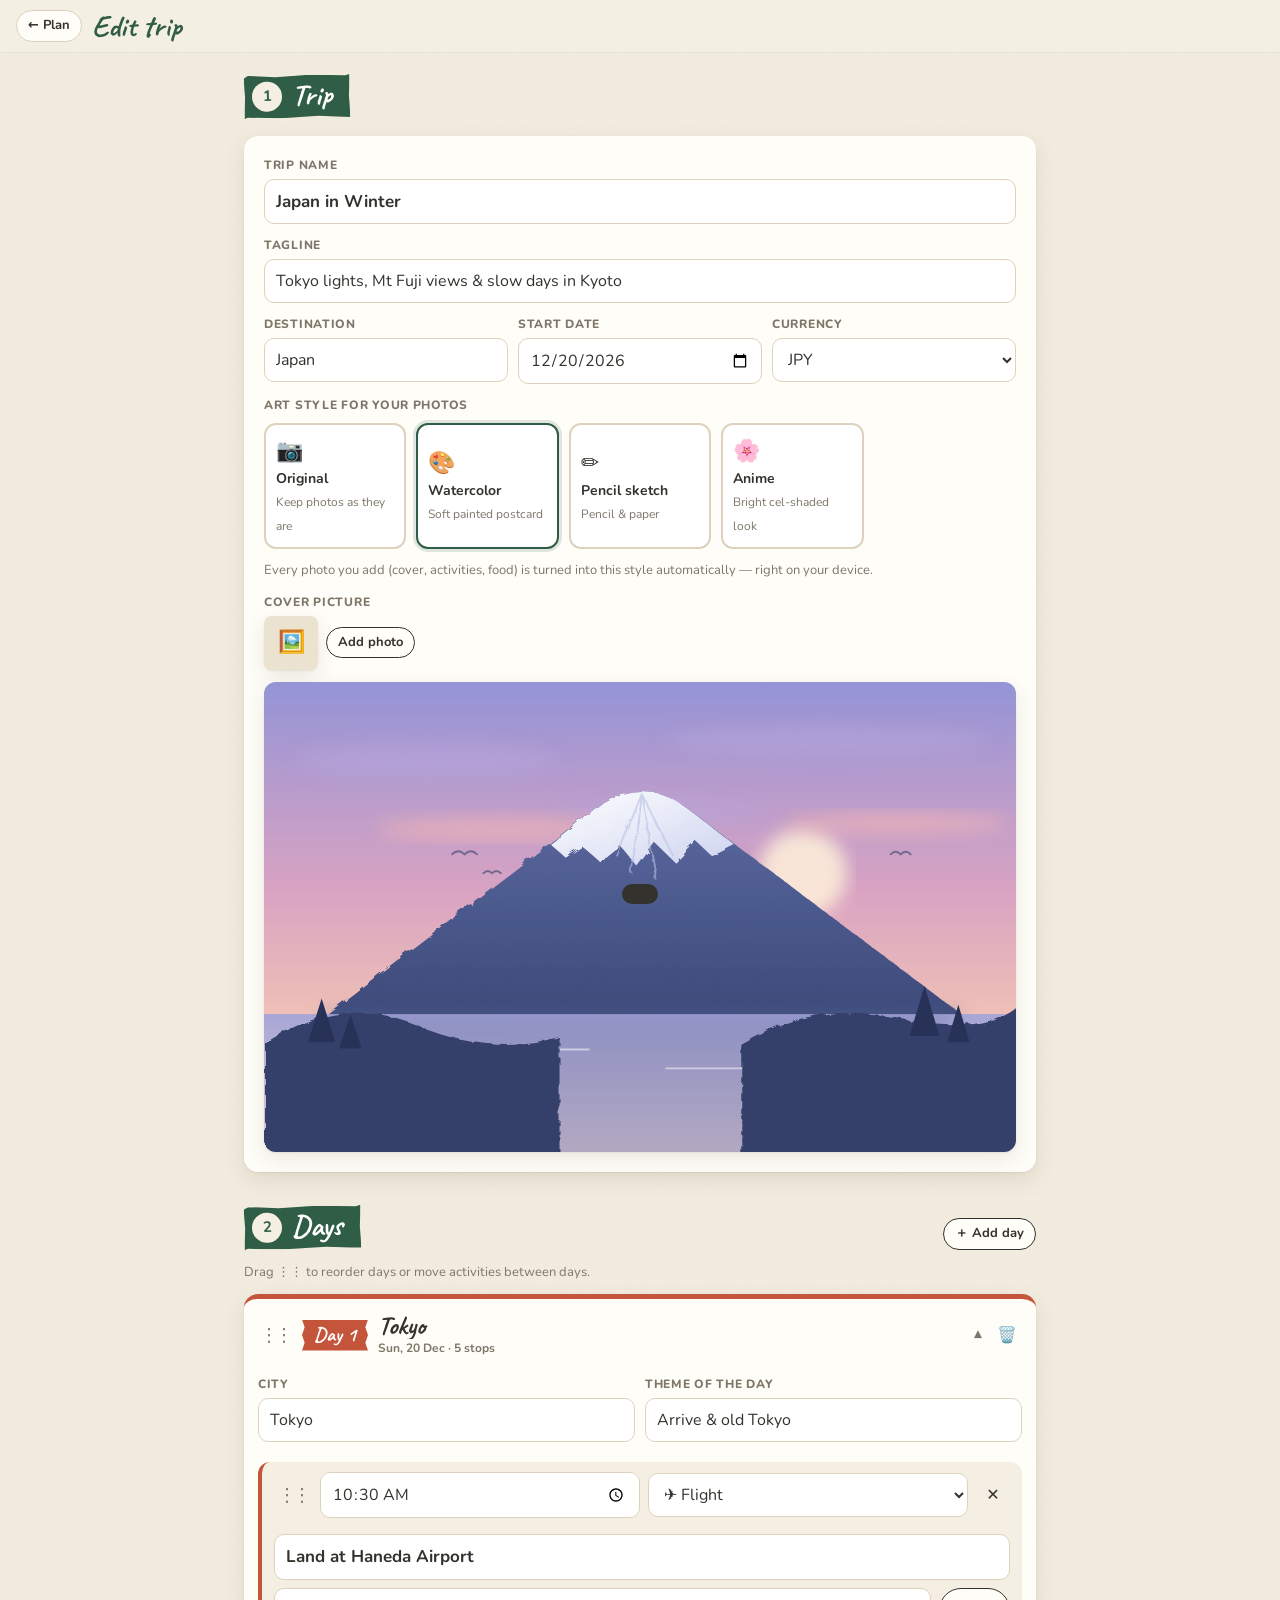
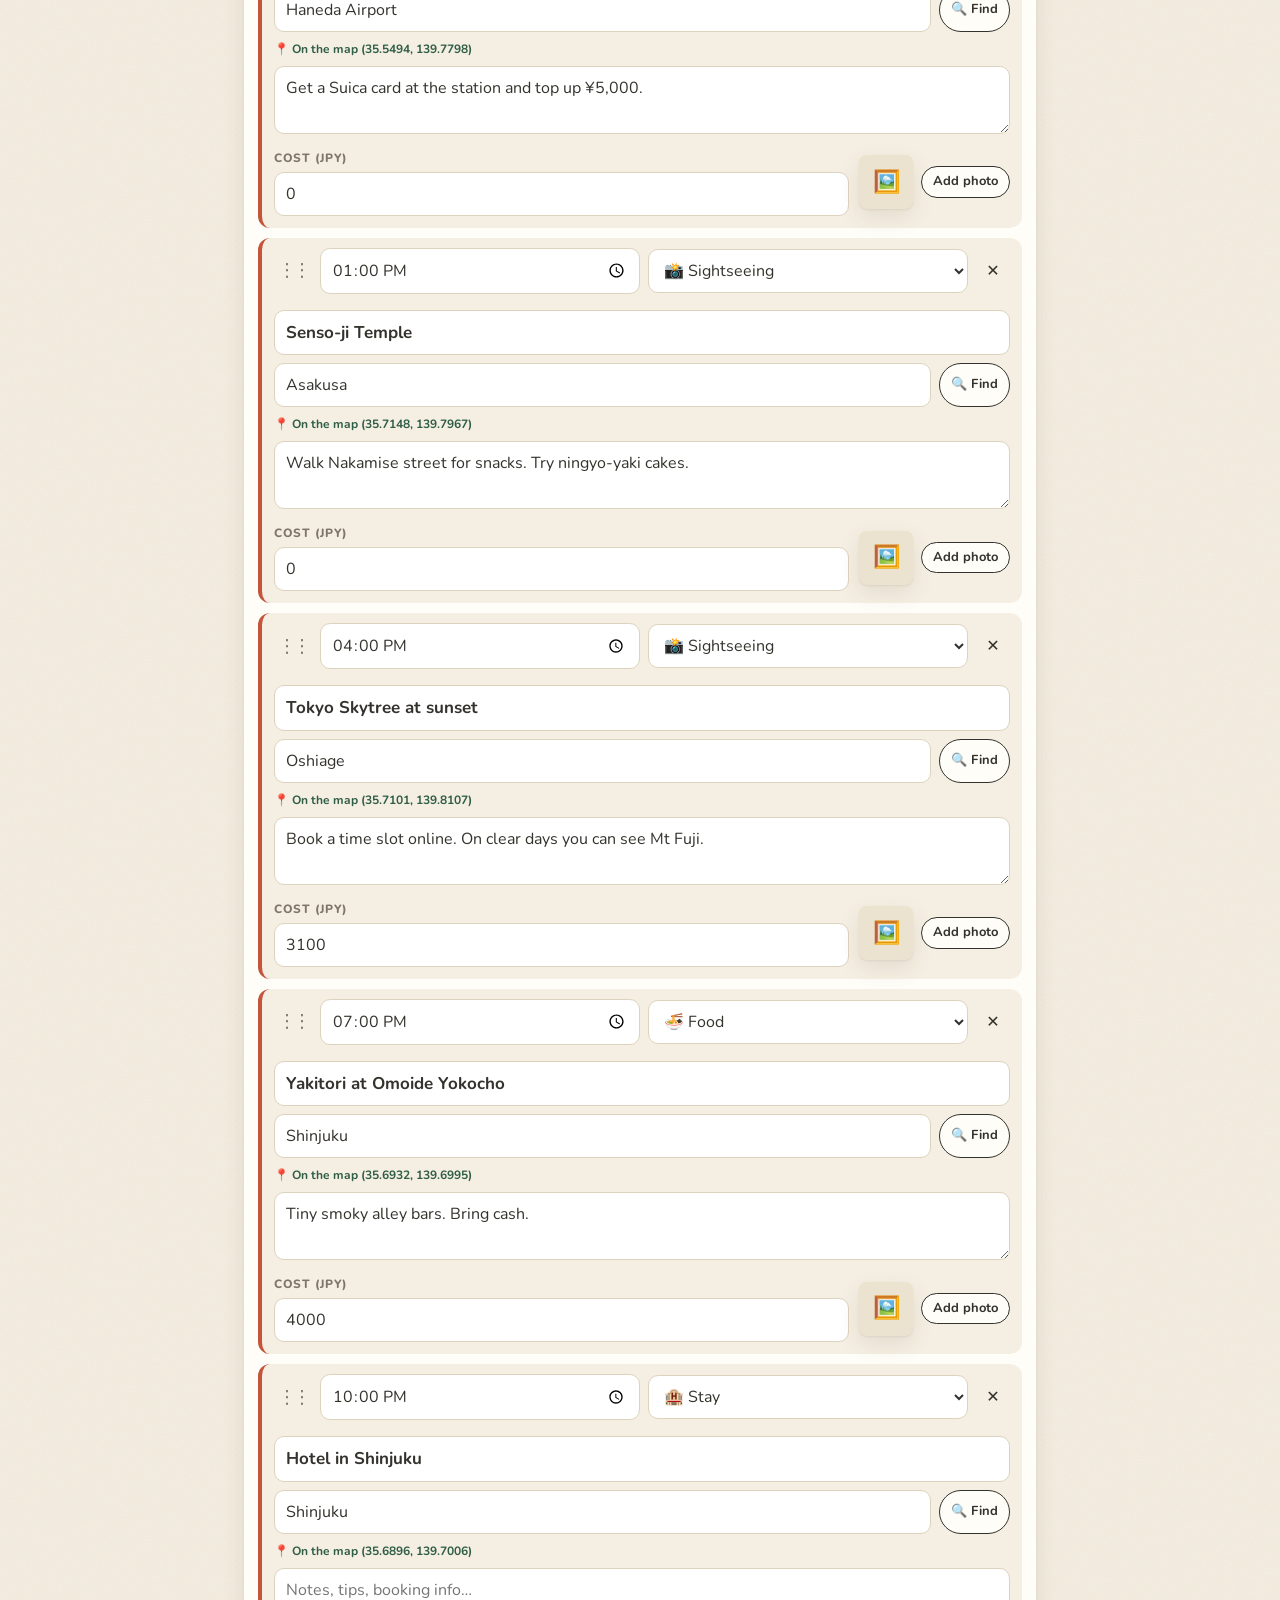
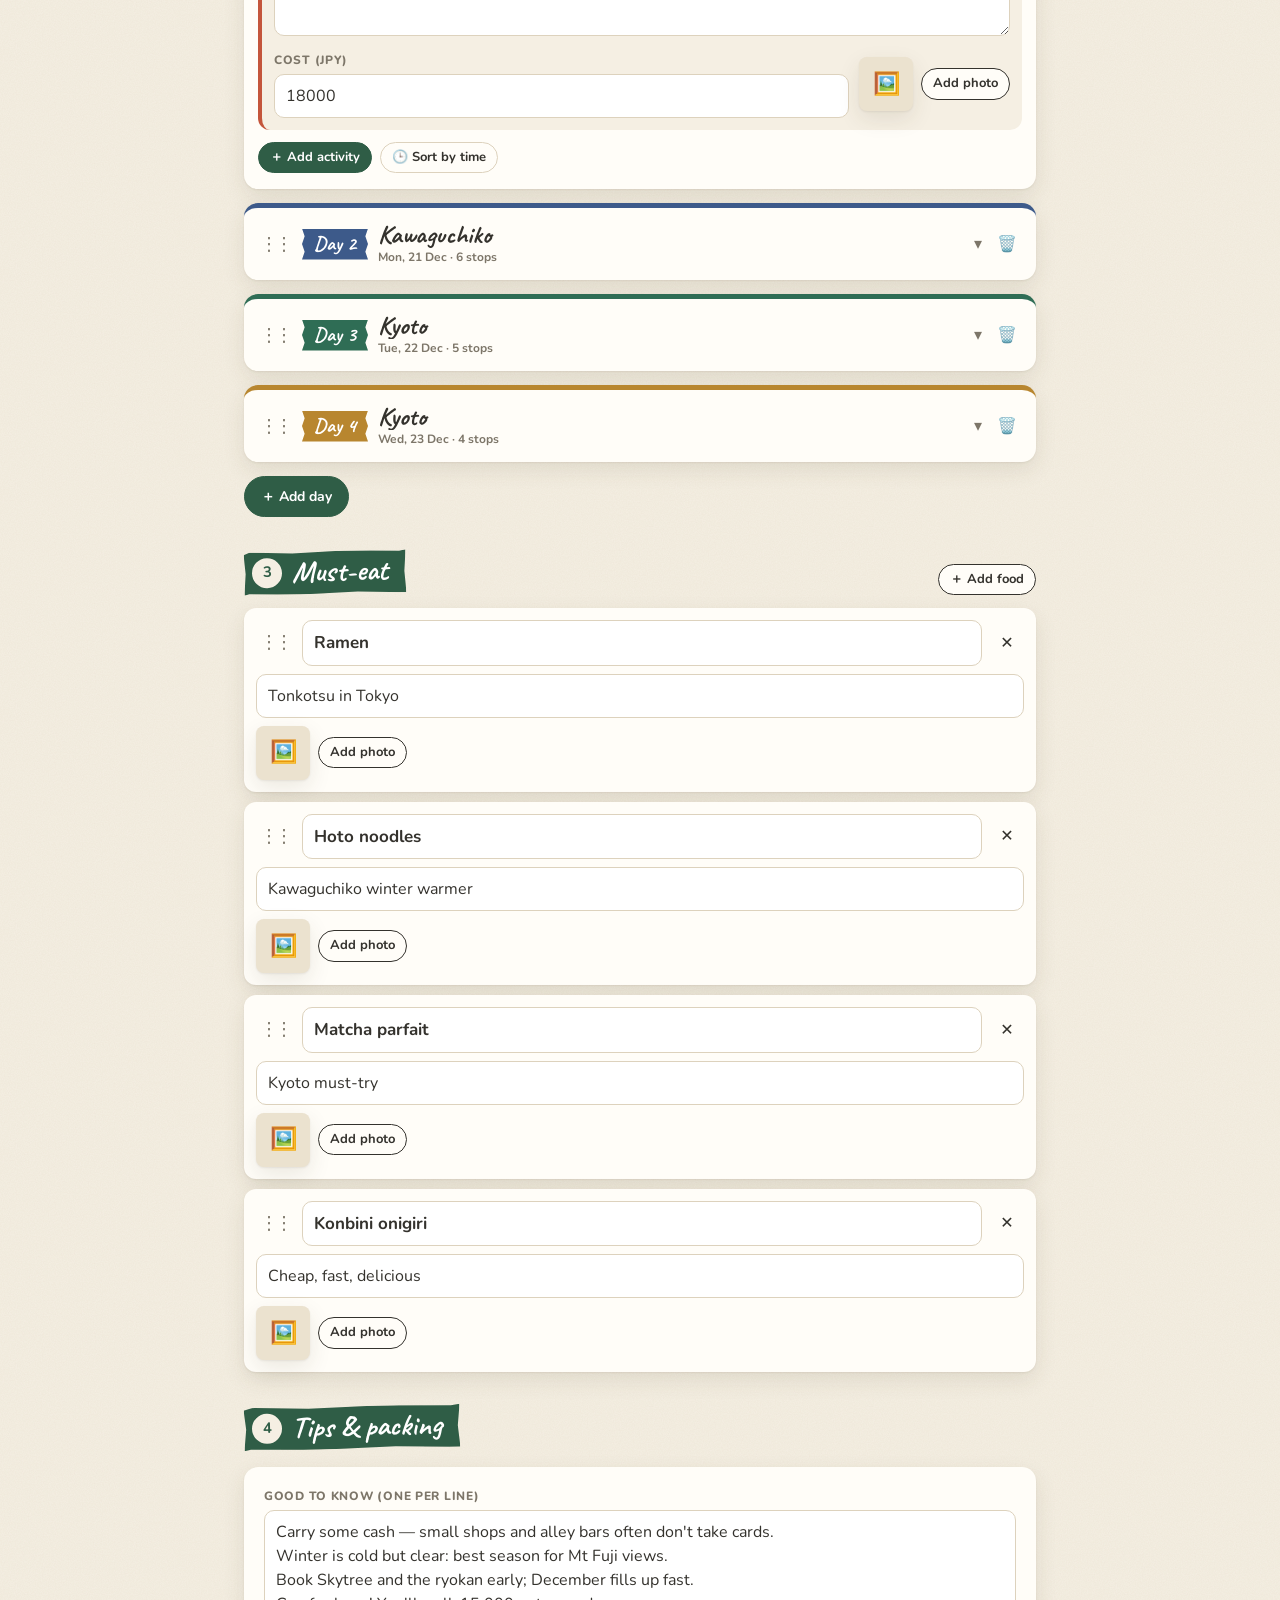
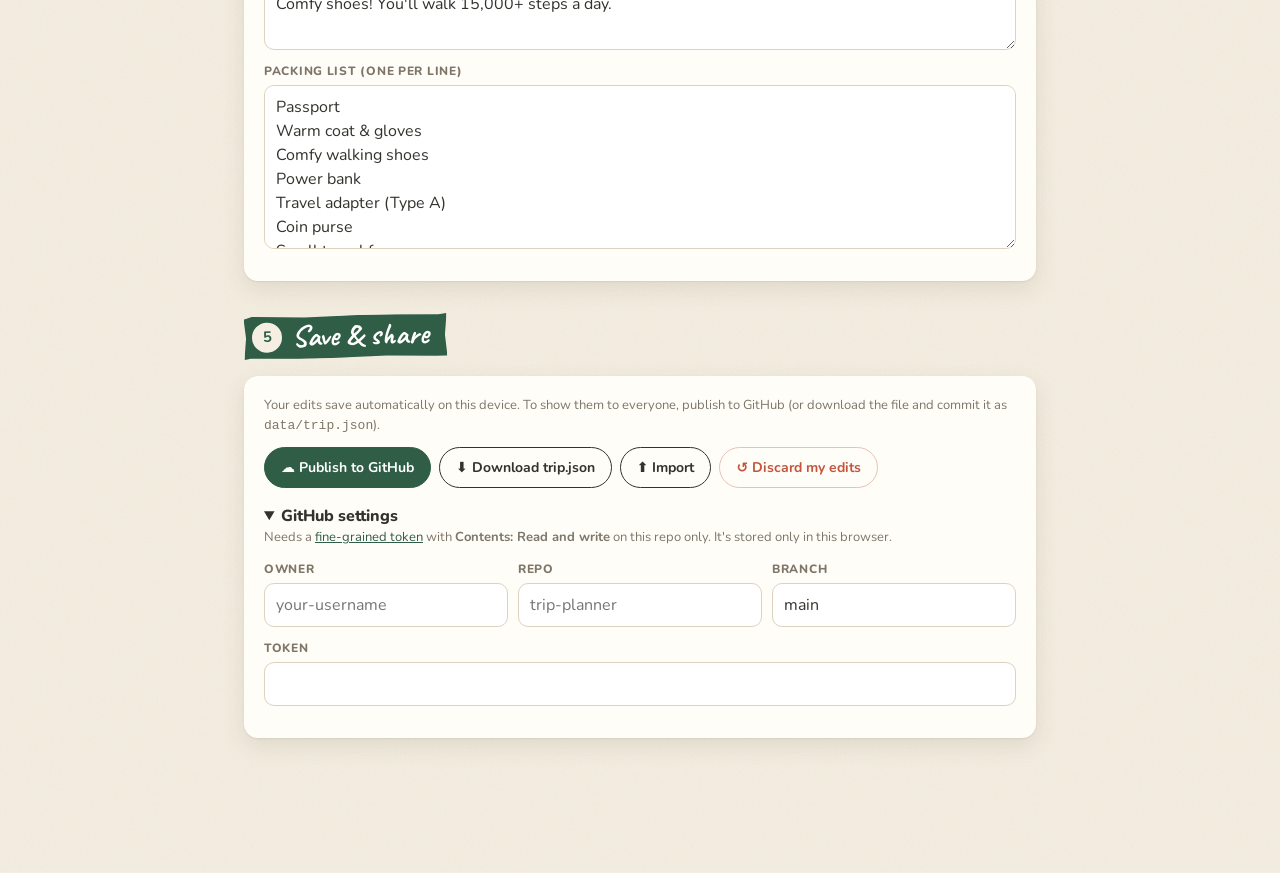
==== edit.html @ a0186bd6 "Add plan and edit pages with photo art styles - Plan page: illustrated hero, countdown, day tabs, ro" ====
<!doctype html>
<html lang="en">
<head>
  <meta charset="utf-8">
  <meta name="viewport" content="width=device-width, initial-scale=1, viewport-fit=cover">
  <meta name="theme-color" content="#f5efe3">
  <title>Edit Trip</title>
  <link rel="preconnect" href="https://fonts.googleapis.com">
  <link rel="preconnect" href="https://fonts.gstatic.com" crossorigin>
  <link href="https://fonts.googleapis.com/css2?family=Caveat:wght@500;700&family=Nunito:wght@400;600;700;800&display=swap" rel="stylesheet">
  <link rel="stylesheet" href="css/style.css">
</head>
<body>
  <header class="edit-top">
    <a class="btn small ghost" href="index.html">← Plan</a>
    <h1>Edit trip</h1>
    <span class="save-state" id="saveState"></span>
  </header>
  <main class="edit-wrap" id="app"></main>

  <div class="busy" id="busy"><div><span class="brush">🖌️</span><p>Painting your photo…</p></div></div>
  <div class="toast" id="toast"></div>

  <script src="vendor/Sortable.min.js"></script>
  <script type="module" src="js/edit.js"></script>
</body>
</html>
---- css/style.css ----
:root {
  --paper: #f5efe3;
  --paper-2: #ebe2cf;
  --card: #fffdf8;
  --ink: #34322d;
  --muted: #7d7669;
  --line: #ddd2bd;
  --green: #2f5d46;
  --red: #c4553b;
  --blue: #3d5a8a;
  --gold: #b8862f;
  --tape: rgba(212, 192, 140, 0.6);
  --hand: 'Caveat', 'Ma Shan Zheng', cursive;
  --body: 'Nunito', 'Noto Sans SC', system-ui, -apple-system, sans-serif;
  --radius: 14px;
  --shadow: 0 1px 2px rgba(70, 55, 30, .08), 0 8px 22px rgba(70, 55, 30, .10);
  --shadow-lg: 0 2px 4px rgba(70, 55, 30, .1), 0 18px 40px rgba(70, 55, 30, .18);
}

* { box-sizing: border-box; }
html { scroll-behavior: smooth; -webkit-text-size-adjust: 100%; }
body {
  margin: 0;
  font-family: var(--body);
  color: var(--ink);
  background-color: var(--paper);
  background-image: url("data:image/svg+xml;utf8,<svg xmlns='http://www.w3.org/2000/svg' width='220' height='220'><filter id='n'><feTurbulence type='fractalNoise' baseFrequency='.85' numOctaves='2' stitchTiles='stitch'/><feColorMatrix values='0 0 0 0 .35 0 0 0 0 .27 0 0 0 0 .15 0 0 0 .08 0'/></filter><rect width='100%' height='100%' filter='url(%23n)'/></svg>");
  line-height: 1.5;
  overflow-x: hidden;
  -webkit-font-smoothing: antialiased;
}
img { max-width: 100%; }
button { font: inherit; color: inherit; cursor: pointer; }
a { color: var(--green); }

/* ---------- shared bits ---------- */
.label {
  display: inline-flex; align-items: center; gap: 10px;
  font-family: var(--hand); font-size: 30px; font-weight: 700; line-height: 1.1;
  color: #fff; background: var(--green);
  padding: 4px 18px 6px 8px; margin: 0 0 18px;
  transform: rotate(-1.2deg);
  box-shadow: var(--shadow);
  clip-path: polygon(0 6%, 4% 0, 30% 4%, 62% 0, 96% 3%, 100% 0, 99% 50%, 100% 100%, 70% 96%, 35% 100%, 3% 97%, 0 100%, 1% 50%);
}
.label b {
  display: grid; place-items: center; width: 30px; height: 30px; border-radius: 50%;
  background: var(--paper); color: var(--green); font-family: var(--body); font-size: 15px;
}
.tape-chip {
  display: inline-block; font-family: var(--hand); font-weight: 700; font-size: 20px; line-height: 1;
  color: #fff; background: var(--c, var(--green)); padding: 5px 12px 6px;
  clip-path: polygon(0 0, 100% 0, 96% 25%, 100% 50%, 96% 75%, 100% 100%, 0 100%, 4% 75%, 0 50%, 4% 25%);
}
.taped { position: relative; }
.taped::before {
  content: ""; position: absolute; top: -11px; left: 50%; width: 96px; height: 24px; z-index: 2;
  transform: translateX(-50%) rotate(-3deg);
  background: repeating-linear-gradient(45deg, rgba(255,255,255,.28) 0 6px, transparent 6px 12px), var(--tape);
  box-shadow: 0 1px 2px rgba(0,0,0,.06);
}
.card {
  background: var(--card); border-radius: var(--radius); box-shadow: var(--shadow); padding: 20px;
}
.polaroid {
  margin: 0; background: #fff; padding: 7px 7px 28px; position: relative;
  box-shadow: var(--shadow); transform: rotate(calc(var(--r, 0) * 1deg));
  transition: transform .35s cubic-bezier(.3,1.5,.5,1), box-shadow .3s;
}
.polaroid img, .polaroid .ph { display: block; width: 100%; aspect-ratio: 1; object-fit: cover; }
.polaroid figcaption {
  position: absolute; left: 0; right: 0; bottom: 3px; text-align: center;
  font-family: var(--hand); font-size: 19px; line-height: 1.1; white-space: nowrap; overflow: hidden; text-overflow: ellipsis; padding: 0 6px;
}
.ph {
  display: grid !important; place-items: center; font-size: 44px;
  background: radial-gradient(circle at 30% 25%, #fff6 0 20%, transparent 21%), linear-gradient(135deg, #f3d9c9, #d9e2ef 60%, #e3ead6);
}
.btn {
  display: inline-flex; align-items: center; justify-content: center; gap: 6px;
  border: 1.5px solid var(--ink); background: var(--card); border-radius: 999px;
  padding: 9px 16px; font-weight: 700; font-size: 14px; text-decoration: none; color: var(--ink);
  transition: transform .15s, background .2s, box-shadow .2s;
}
.btn:hover { transform: translateY(-1px); box-shadow: 0 3px 0 var(--ink); }
.btn:active { transform: translateY(1px); box-shadow: none; }
.btn.primary { background: var(--green); border-color: var(--green); color: #fff; }
.btn.primary:hover { box-shadow: 0 3px 0 #1d3b2c; }
.btn.ghost { border-color: var(--line); }
.btn.small { padding: 5px 11px; font-size: 13px; }
.btn.danger { color: var(--red); border-color: #e7c2b8; }

.toast {
  position: fixed; left: 50%; bottom: 24px; z-index: 200; transform: translate(-50%, 140%);
  background: var(--ink); color: #fff; padding: 10px 18px; border-radius: 999px; font-weight: 700; font-size: 14px;
  transition: transform .35s cubic-bezier(.3,1.4,.5,1); max-width: calc(100% - 32px); text-align: center;
}
.toast.show { transform: translate(-50%, 0); }

.reveal { opacity: 0; transform: translateY(18px); transition: opacity .6s ease, transform .6s cubic-bezier(.2,.8,.2,1); }
.reveal.in { opacity: 1; transform: none; }
@media (prefers-reduced-motion: reduce) {
  .reveal { opacity: 1; transform: none; transition: none; }
  * { animation: none !important; scroll-behavior: auto !important; }
}

/* ---------- plan page ---------- */
.hero { position: relative; min-height: min(86vh, 700px); display: flex; flex-direction: column; justify-content: flex-end; }
.hero-art {
  position: absolute; inset: 0; overflow: hidden;
  -webkit-mask-image: linear-gradient(to bottom, #000 50%, transparent 97%);
  mask-image: linear-gradient(to bottom, #000 50%, transparent 97%);
}
.hero-art > img, .hero-art > svg { width: 100%; height: 100%; object-fit: cover; display: block; animation: drift 30s ease-in-out infinite alternate; transform-origin: 50% 40%; }
@keyframes drift { from { transform: scale(1.04); } to { transform: scale(1.14) translateY(-1.5%); } }
.hero-text { position: relative; text-align: center; padding: 0 20px 26px; }
.hero h1 {
  font-family: var(--hand); font-weight: 700; color: var(--green);
  font-size: clamp(50px, 14vw, 104px); line-height: .9; margin: 0 0 8px;
  text-shadow: 0 0 18px var(--paper), 0 0 6px var(--paper);
  animation: inkIn 1.2s cubic-bezier(.2,.8,.2,1) both;
}
@keyframes inkIn { from { opacity: 0; transform: translateY(16px) rotate(-2deg); filter: blur(6px); } to { opacity: 1; transform: rotate(-1.5deg); filter: none; } }
.hero .subtitle { margin: 0 auto 14px; max-width: 520px; font-size: 16px; color: var(--ink); text-shadow: 0 0 10px var(--paper); }
.hero .meta { display: flex; flex-wrap: wrap; gap: 8px; justify-content: center; align-items: center; }
.pill {
  display: inline-flex; align-items: center; gap: 6px; background: var(--card); border-radius: 999px;
  padding: 6px 14px; font-weight: 700; font-size: 14px; box-shadow: var(--shadow);
}
.pill.accent { background: var(--red); color: #fff; }
.stamp {
  position: absolute; top: 16px; right: 16px; z-index: 3; width: 92px; padding: 7px; text-align: center;
  background: radial-gradient(circle at 5px 5px, transparent 3.2px, #efe6cf 3.7px) -5px -5px / 10px 10px;
  transform: rotate(7deg); filter: drop-shadow(0 4px 8px rgba(70,55,30,.18));
  animation: stampIn .8s .5s cubic-bezier(.3,1.6,.5,1) both;
}
.stamp div { background: #efe6cf; outline: 6px solid #efe6cf; border: 1.5px solid var(--green); color: var(--green); padding: 8px 2px; }
.stamp small { display: block; font-size: 10px; letter-spacing: .2em; text-transform: uppercase; }
.stamp strong { display: block; font-family: var(--hand); font-size: 24px; line-height: 1; word-break: break-word; }
.stamp span { font-size: 22px; }
@keyframes stampIn { from { opacity: 0; transform: scale(1.8) rotate(20deg); } to { opacity: 1; transform: rotate(7deg); } }
.top-actions { position: absolute; top: 16px; left: 16px; z-index: 3; }

.local-banner {
  margin: 0 16px 8px; padding: 10px 14px; border-radius: 12px; background: #fff3d6; border: 1px dashed var(--gold);
  font-size: 13px; text-align: center;
}

.daybar {
  position: sticky; top: 0; z-index: 30; display: flex; gap: 10px; overflow-x: auto; scrollbar-width: none;
  padding: 12px 16px; background: rgba(245, 239, 227, .88); backdrop-filter: blur(10px); -webkit-backdrop-filter: blur(10px);
  border-bottom: 1px solid rgba(0,0,0,.05); scroll-snap-type: x proximity;
}
.daybar::-webkit-scrollbar { display: none; }
.daybar button {
  flex: none; border: 0; background: none; padding: 0; scroll-snap-align: start;
  transition: transform .25s cubic-bezier(.3,1.6,.5,1), opacity .2s; opacity: .55;
}
.daybar button .tape-chip { font-size: 18px; }
.daybar button small { display: block; font-size: 11px; font-weight: 700; color: var(--muted); margin-top: 3px; }
.daybar button.active { opacity: 1; transform: rotate(-3deg) scale(1.06); }

.layout { max-width: 1240px; margin: 0 auto; padding: 22px 16px 120px; display: grid; grid-template-columns: minmax(0, 1fr); gap: 28px; }
.content > section { margin-bottom: 46px; scroll-margin-top: 80px; }

/* route overview */
.route-strip { display: flex; align-items: flex-start; overflow-x: auto; padding: 18px 6px 10px; scrollbar-width: thin; }
.route-stop { flex: none; display: flex; flex-direction: column; align-items: center; gap: 4px; width: 92px; text-align: center; border: 0; background: none; padding: 0; }
.route-stop .pin {
  width: 42px; height: 42px; border-radius: 50% 50% 50% 0; transform: rotate(-45deg); background: var(--c);
  display: grid; place-items: center; box-shadow: var(--shadow); transition: transform .3s cubic-bezier(.3,1.6,.5,1);
}
.route-stop:hover .pin { transform: rotate(-45deg) scale(1.12) translate(2px,-2px); }
.route-stop .pin span { transform: rotate(45deg); color: #fff; font-weight: 800; font-size: 14px; }
.route-stop b { font-family: var(--hand); font-size: 21px; line-height: 1.05; margin-top: 4px; }
.route-stop small { color: var(--muted); font-size: 11px; }
.route-link { flex: 1 0 40px; min-width: 40px; position: relative; height: 42px; display: grid; place-items: center; }
.route-link::before {
  content: ""; position: absolute; left: 0; right: 0; top: 50%;
  border-top: 2.5px dashed var(--ink); opacity: .45;
  -webkit-mask: linear-gradient(90deg, #000 0 0) no-repeat 0 0 / 0% 100%;
  mask: linear-gradient(90deg, #000 0 0) no-repeat 0 0 / 0% 100%;
}
.in .route-link::before { animation: drawLine 1s forwards; animation-delay: calc(var(--i) * .35s); }
@keyframes drawLine { to { -webkit-mask-size: 100% 100%; mask-size: 100% 100%; } }
.route-link span { position: relative; background: var(--card); border-radius: 50%; font-size: 15px; padding: 2px; }

/* days */
.day { --c: var(--green); }
.day-head { display: flex; align-items: center; gap: 12px; margin-bottom: 16px; }
.day-head h2 { margin: 0; font-family: var(--hand); font-size: 36px; line-height: 1; }
.day-head p { margin: 2px 0 0; color: var(--muted); font-size: 13px; font-weight: 600; }
.day-head .day-total { margin-left: auto; font-size: 13px; font-weight: 800; color: var(--c); white-space: nowrap; }
.timeline { list-style: none; margin: 0; padding: 0 0 0 38px; position: relative; }
.timeline::before { content: ""; position: absolute; left: 15px; top: 14px; bottom: 30px; border-left: 2.5px dashed var(--c); opacity: .55; }
.stop { position: relative; margin-bottom: 16px; }
.stop .dot {
  position: absolute; left: -38px; top: 12px; width: 32px; height: 32px; border-radius: 50%;
  display: grid; place-items: center; font-size: 15px; background: var(--card); border: 2.5px solid var(--c); z-index: 1;
}
.act {
  background: var(--card); border-radius: var(--radius); box-shadow: var(--shadow); padding: 14px 16px;
  display: flex; gap: 14px; align-items: flex-start; cursor: pointer;
  transition: transform .25s cubic-bezier(.3,1.4,.5,1), box-shadow .25s;
  border-left: 4px solid transparent;
}
.act:hover { transform: translateY(-2px) rotate(-.25deg); box-shadow: var(--shadow-lg); }
.act.flash { border-left-color: var(--c); }
.act-main { flex: 1; min-width: 0; }
.act .time { font-family: var(--hand); font-size: 23px; font-weight: 700; color: var(--c); line-height: 1; }
.act h3 { margin: 3px 0 2px; font-size: 17px; line-height: 1.3; }
.act .place { color: var(--muted); font-size: 13px; }
.act .note {
  margin: 8px 0 0; font-size: 14px; color: #514d45;
  display: -webkit-box; -webkit-line-clamp: 2; -webkit-box-orient: vertical; overflow: hidden;
}
.act.open .note { -webkit-line-clamp: unset; }
.act-foot { display: flex; flex-wrap: wrap; gap: 6px; margin-top: 10px; }
.chip {
  display: inline-flex; align-items: center; gap: 4px; border: 0; border-radius: 999px; padding: 3px 10px;
  font-size: 12px; font-weight: 700; background: var(--paper); color: var(--ink);
}
.chip.cost { background: color-mix(in srgb, var(--c) 14%, white); color: var(--c); }
.chip.map-btn { background: var(--ink); color: #fff; }
.act .polaroid { width: 104px; flex: none; padding: 5px 5px 8px; }
.act .polaroid:hover { transform: rotate(0) scale(1.06); }

/* food */
.food-row { display: flex; gap: 18px; overflow-x: auto; padding: 18px 4px 22px; scroll-snap-type: x mandatory; scrollbar-width: thin; }
.food-row .polaroid { flex: none; width: 158px; scroll-snap-align: start; cursor: pointer; }
.food-row .polaroid:hover { transform: rotate(0) translateY(-6px) scale(1.04); box-shadow: var(--shadow-lg); z-index: 2; }
.food-row .polaroid p { margin: 0; position: absolute; left: 0; right: 0; bottom: -20px; text-align: center; font-size: 12px; color: var(--muted); }
.food-row .polaroid { margin-bottom: 18px; }

/* notebook tips */
.notebook {
  position: relative; background: #fffef9; border-radius: 6px; box-shadow: var(--shadow);
  padding: 30px 18px 18px 46px;
  background-image: linear-gradient(90deg, transparent 34px, rgba(196,85,59,.35) 34px 35px, transparent 35px),
                    repeating-linear-gradient(#fffef9 0 33px, #e2dccb 33px 34px);
}
.notebook::before {
  content: ""; position: absolute; top: -9px; left: 22px; right: 22px; height: 18px;
  background: radial-gradient(circle at 9px 9px, var(--paper) 0 5px, #9c9584 5.5px 7px, transparent 7.5px) 0 0 / 30px 18px repeat-x;
}
.notebook ol { margin: 0; padding: 0 0 0 4px; list-style: none; counter-reset: tip; }
.notebook li { font-family: var(--hand); font-size: 23px; line-height: 34px; counter-increment: tip; position: relative; }
.notebook li::before { content: counter(tip) "."; position: absolute; left: -26px; color: var(--red); font-weight: 700; }

/* packing */
.pack-head { display: flex; align-items: center; gap: 12px; margin-bottom: 12px; }
.progress { flex: 1; height: 10px; background: var(--paper-2); border-radius: 99px; overflow: hidden; }
.progress i { display: block; height: 100%; background: linear-gradient(90deg, var(--green), #6f9a4f); border-radius: 99px; transition: width .5s cubic-bezier(.3,1.3,.5,1); }
.pack-list { list-style: none; margin: 0; padding: 0; display: grid; grid-template-columns: repeat(auto-fill, minmax(190px, 1fr)); gap: 8px; }
.pack-list label {
  display: flex; align-items: center; gap: 10px; padding: 10px 12px; border-radius: 12px; background: var(--paper);
  cursor: pointer; font-weight: 600; font-size: 15px; transition: background .2s;
}
.pack-list input { appearance: none; -webkit-appearance: none; width: 22px; height: 22px; border: 2px solid var(--ink); border-radius: 6px; margin: 0; flex: none; display: grid; place-items: center; transition: background .2s; }
.pack-list input:checked { background: var(--green); border-color: var(--green); }
.pack-list input:checked::after { content: "✓"; color: #fff; font-size: 14px; font-weight: 900; animation: pop .3s cubic-bezier(.3,1.8,.5,1); }
.pack-list input:checked + span { text-decoration: line-through; color: var(--muted); }
@keyframes pop { from { transform: scale(0); } to { transform: scale(1); } }

/* budget */
.budget { display: grid; grid-template-columns: auto 1fr; gap: 24px; align-items: center; }
.donut-wrap { position: relative; width: 170px; aspect-ratio: 1; }
.donut {
  width: 100%; height: 100%; border-radius: 50%;
  -webkit-mask: radial-gradient(circle, transparent 57%, #000 58%); mask: radial-gradient(circle, transparent 57%, #000 58%);
  transform: rotate(-90deg) scale(.6); opacity: 0; transition: transform 1s cubic-bezier(.3,1.3,.5,1), opacity .6s;
}
.in .donut { transform: none; opacity: 1; }
.donut-center { position: absolute; inset: 0; display: grid; place-content: center; text-align: center; }
.donut-center b { font-size: 19px; }
.donut-center small { color: var(--muted); font-size: 12px; }
.legend { list-style: none; padding: 0; margin: 0; display: grid; gap: 8px; }
.legend li { display: flex; align-items: center; gap: 8px; font-size: 14px; }
.legend i { width: 12px; height: 12px; border-radius: 4px; flex: none; }
.legend span:last-child { margin-left: auto; font-weight: 800; }
.daybars { grid-column: 1 / -1; display: grid; gap: 8px; width: 100%; justify-self: stretch; }
.daybars div { display: grid; grid-template-columns: 48px 1fr auto; gap: 10px; align-items: center; font-size: 13px; font-weight: 700; }
.daybars .bar { height: 10px; border-radius: 99px; background: var(--paper-2); overflow: hidden; }
.daybars .bar i { display: block; height: 100%; width: 0; border-radius: 99px; background: var(--c); transition: width 1s cubic-bezier(.3,1.2,.5,1); }
@media (max-width: 480px) { .budget { grid-template-columns: 1fr; justify-items: center; } .legend { width: 100%; } }

.footer { text-align: center; padding: 10px 0 40px; color: var(--muted); }
.footer p { font-family: var(--hand); font-size: 26px; margin: 0 0 14px; color: var(--green); }

/* map: bottom sheet on phones, sticky panel on desktop */
.map-wrap {
  position: fixed; left: 0; right: 0; bottom: 0; z-index: 60; height: 78vh; height: 78dvh;
  background: var(--card); border-radius: 22px 22px 0 0; box-shadow: 0 -10px 40px rgba(0,0,0,.2);
  transform: translateY(105%); transition: transform .45s cubic-bezier(.2,.9,.2,1);
  display: flex; flex-direction: column; overflow: hidden;
}
.map-wrap.open { transform: none; }
.sheet-top { display: flex; align-items: center; gap: 8px; padding: 8px 12px; }
.sheet-handle { width: 44px; height: 5px; border-radius: 9px; background: var(--line); margin: 6px auto 0; }
.map-filter { display: flex; gap: 6px; overflow-x: auto; flex: 1; scrollbar-width: none; }
.map-filter button { flex: none; border: 1.5px solid var(--line); background: var(--card); border-radius: 999px; padding: 4px 11px; font-size: 13px; font-weight: 700; }
.map-filter button.active { background: var(--c, var(--ink)); border-color: var(--c, var(--ink)); color: #fff; }
.sheet-close { border: 0; background: var(--paper); width: 34px; height: 34px; border-radius: 50%; font-size: 16px; flex: none; }
#map { flex: 1; background: #e8e2d4; }
.leaflet-tile-pane { filter: sepia(.22) saturate(.85) brightness(1.02); }
.backdrop { position: fixed; inset: 0; z-index: 55; background: rgba(40,30,20,.35); opacity: 0; pointer-events: none; transition: opacity .3s; }
.backdrop.show { opacity: 1; pointer-events: auto; }
.fab-map {
  position: fixed; right: 18px; bottom: 20px; z-index: 50; border: 0; border-radius: 999px;
  background: var(--ink); color: #fff; padding: 13px 20px; font-weight: 800; box-shadow: var(--shadow-lg);
  display: inline-flex; gap: 8px; align-items: center; animation: floaty 3s ease-in-out infinite;
}
@keyframes floaty { 50% { transform: translateY(-4px); } }
.map-pin {
  width: 30px; height: 30px; border-radius: 50% 50% 50% 0; transform: rotate(-45deg); background: var(--c);
  border: 2.5px solid #fff; box-shadow: 0 3px 8px rgba(0,0,0,.3); display: grid; place-items: center;
}
.map-pin span { transform: rotate(45deg); color: #fff; font: 800 12px var(--body); }
.leaflet-popup-content { font-family: var(--body); margin: 12px 14px; }
.leaflet-popup-content b { font-size: 14px; }
.leaflet-popup-content-wrapper { border-radius: 12px; }

@media (min-width: 1000px) {
  .layout { grid-template-columns: minmax(0, 1fr) 420px; }
  .map-wrap {
    position: sticky; top: 76px; height: calc(100vh - 96px); transform: none; z-index: 1;
    border-radius: var(--radius); box-shadow: var(--shadow); border: 8px solid #fff;
  }
  .sheet-handle, .sheet-close, .fab-map, .backdrop { display: none; }
}

/* lightbox */
.lightbox { position: fixed; inset: 0; z-index: 300; background: rgba(30,25,20,.82); display: grid; place-items: center; padding: 20px; opacity: 0; pointer-events: none; transition: opacity .25s; }
.lightbox.show { opacity: 1; pointer-events: auto; }
.lightbox figure { margin: 0; background: #fff; padding: 12px 12px 46px; max-width: min(92vw, 720px); transform: rotate(-1.5deg) scale(.9); transition: transform .35s cubic-bezier(.3,1.5,.5,1); position: relative; }
.lightbox.show figure { transform: rotate(-1.5deg); }
.lightbox img { display: block; max-height: 72vh; width: 100%; object-fit: contain; }
.lightbox figcaption { position: absolute; bottom: 8px; left: 0; right: 0; text-align: center; font-family: var(--hand); font-size: 26px; }

/* ---------- edit page ---------- */
.edit-top {
  position: sticky; top: 0; z-index: 40; display: flex; align-items: center; gap: 10px; padding: 10px 16px;
  background: rgba(245, 239, 227, .92); backdrop-filter: blur(10px); -webkit-backdrop-filter: blur(10px); border-bottom: 1px solid rgba(0,0,0,.06);
}
.edit-top h1 { margin: 0; font-family: var(--hand); font-size: 30px; color: var(--green); flex: 1; line-height: 1; }
.save-state { font-size: 12px; font-weight: 700; color: var(--muted); }
.save-state.saved { color: var(--green); }
.edit-wrap { max-width: 820px; margin: 0 auto; padding: 22px 14px 100px; }
.panel { margin-bottom: 34px; }
.panel-head { display: flex; align-items: center; justify-content: space-between; gap: 10px; flex-wrap: wrap; }
.panel-head .label { margin-bottom: 14px; }
.field { display: flex; flex-direction: column; gap: 5px; margin-bottom: 12px; min-width: 0; }
.field > span { font-size: 12px; font-weight: 800; text-transform: uppercase; letter-spacing: .06em; color: var(--muted); }
.grid2 { display: grid; grid-template-columns: 1fr 1fr; gap: 10px; }
.grid3 { display: grid; grid-template-columns: repeat(3, 1fr); gap: 10px; }
@media (max-width: 560px) { .grid3 { grid-template-columns: 1fr 1fr; } }
input[type=text], input[type=date], input[type=time], input[type=number], input[type=password], select, textarea {
  width: 100%; font: inherit; font-size: 16px; color: var(--ink);
  background: #fff; border: 1.5px solid var(--line); border-radius: 10px; padding: 9px 11px; outline: none;
  transition: border-color .2s, box-shadow .2s;
}
input:focus, select:focus, textarea:focus { border-color: var(--green); box-shadow: 0 0 0 3px rgba(47,93,70,.15); }
textarea { resize: vertical; min-height: 64px; }
input.big { font-weight: 700; font-size: 17px; }

.style-picker { display: grid; grid-template-columns: repeat(auto-fill, minmax(140px, 1fr)); gap: 10px; margin-top: 4px; }
.style-opt { border: 2px solid var(--line); background: #fff; border-radius: 12px; padding: 10px; text-align: left; transition: border-color .2s, transform .2s; }
.style-opt:hover { transform: translateY(-2px); }
.style-opt.active { border-color: var(--green); box-shadow: 0 0 0 3px rgba(47,93,70,.15); }
.style-opt b { display: block; font-size: 14px; }
.style-opt small { color: var(--muted); font-size: 12px; }
.style-opt i { font-style: normal; font-size: 22px; }

.compare { position: relative; border-radius: 12px; overflow: hidden; margin-top: 12px; box-shadow: var(--shadow); user-select: none; aspect-ratio: 16/10; background: var(--paper-2); }
.compare img { position: absolute; inset: 0; width: 100%; height: 100%; object-fit: cover; }
.compare .after { clip-path: inset(0 0 0 var(--x, 50%)); }
.compare .divider { position: absolute; top: 0; bottom: 0; left: var(--x, 50%); width: 3px; background: #fff; box-shadow: 0 0 6px rgba(0,0,0,.3); pointer-events: none; }
.compare .divider::after { content: "⇆"; position: absolute; top: 50%; left: 50%; transform: translate(-50%,-50%); width: 34px; height: 34px; border-radius: 50%; background: #fff; display: grid; place-items: center; font-weight: 900; }
.compare input { position: absolute; inset: 0; width: 100%; height: 100%; opacity: 0; cursor: ew-resize; margin: 0; }
.compare .tag { position: absolute; top: 8px; padding: 2px 8px; border-radius: 99px; background: rgba(0,0,0,.55); color: #fff; font-size: 11px; font-weight: 700; }
.cover-preview { margin-top: 12px; border-radius: 12px; overflow: hidden; box-shadow: var(--shadow); aspect-ratio: 16/10; background: var(--paper-2); }
.cover-preview img, .cover-preview svg { width: 100%; height: 100%; object-fit: cover; display: block; }

.photo-ctl { display: flex; align-items: center; gap: 8px; flex-wrap: wrap; }
.photo-ctl img, .photo-ctl .ph-mini { width: 54px; height: 54px; border-radius: 8px; object-fit: cover; background: var(--paper-2); display: grid; place-items: center; font-size: 22px; box-shadow: var(--shadow); }
.photo-ctl label { cursor: pointer; }

.day-ed { --c: var(--green); background: var(--card); border-radius: var(--radius); box-shadow: var(--shadow); margin-bottom: 14px; overflow: hidden; border-top: 5px solid var(--c); }
.day-ed-head { display: flex; align-items: center; gap: 8px; padding: 10px 12px; }
.day-toggle { flex: 1; display: flex; align-items: center; gap: 10px; border: 0; background: none; text-align: left; padding: 4px 0; min-width: 0; }
.day-toggle .tape-chip { white-space: nowrap; flex: none; }
.day-toggle .day-info { display: flex; flex-direction: column; min-width: 0; flex: 1; }
.day-toggle small { color: var(--muted); font-size: 12px; font-weight: 700; }
.day-toggle .day-sum { font-family: var(--hand); font-size: 26px; font-weight: 700; line-height: 1; overflow: hidden; text-overflow: ellipsis; white-space: nowrap; }
.day-toggle .chev { transition: transform .3s; color: var(--muted); }
.day-ed.open .chev { transform: rotate(180deg); }
.day-ed-body { display: none; padding: 4px 14px 16px; }
.day-ed.open .day-ed-body { display: block; animation: fadeDown .3s ease; }
@keyframes fadeDown { from { opacity: 0; transform: translateY(-6px); } }
.grip { cursor: grab; color: var(--muted); font-size: 18px; padding: 4px; touch-action: none; user-select: none; letter-spacing: -3px; }
.icon-btn { border: 0; background: none; width: 34px; height: 34px; border-radius: 50%; font-size: 16px; display: grid; place-items: center; flex: none; }
.icon-btn:hover { background: var(--paper); }

.act-list { list-style: none; margin: 8px 0 12px; padding: 0; display: grid; gap: 10px; min-height: 20px; }
.act-ed { background: var(--paper); border-radius: 12px; padding: 10px 12px 12px; border-left: 4px solid var(--c); }
.act-ed-top { display: flex; align-items: center; gap: 8px; margin-bottom: 8px; }
.act-ed-top input[type=time] { flex: 1 1 130px; min-width: 0; }
.act-ed-top select { flex: 1 1 130px; min-width: 0; }
.act-ed > * + * { margin-top: 8px; }
.place-row { display: flex; gap: 8px; }
.place-row input { flex: 1; min-width: 0; }
.coords { font-size: 12px; color: var(--muted); font-weight: 700; }
.coords.ok { color: var(--green); }
.geo-results:empty { display: none; }
.geo-results { background: #fff; border-radius: 10px; box-shadow: var(--shadow); overflow: hidden; }
.geo-results button { display: block; width: 100%; text-align: left; border: 0; background: none; padding: 9px 12px; font-size: 13px; border-bottom: 1px solid var(--paper-2); }
.geo-results button:hover { background: var(--paper); }
.act-ed .bottom-row { display: flex; gap: 10px; align-items: center; flex-wrap: wrap; }
.act-ed .bottom-row .field { margin: 0; flex: 1 1 120px; }
.sortable-ghost { opacity: .35; }
.sortable-chosen { box-shadow: var(--shadow-lg); }

.list-ed { list-style: none; padding: 0; margin: 0 0 12px; display: grid; gap: 10px; }
.list-ed li { background: var(--card); border-radius: 12px; box-shadow: var(--shadow); padding: 12px; display: grid; gap: 8px; }
.list-ed .row { display: flex; gap: 8px; align-items: center; }
.list-ed .row input { flex: 1; min-width: 0; }
.hint { font-size: 13px; color: var(--muted); margin: 0 0 12px; }
.btn-row { display: flex; flex-wrap: wrap; gap: 8px; }
details.gh { margin-top: 16px; }
details.gh summary { cursor: pointer; font-weight: 800; }

.busy { position: fixed; inset: 0; z-index: 250; background: rgba(245,239,227,.86); display: none; place-items: center; text-align: center; }
.busy.show { display: grid; }
.busy .brush { font-size: 54px; animation: paint 1s ease-in-out infinite; display: inline-block; }
.busy p { font-family: var(--hand); font-size: 28px; margin: 6px 0 0; }
@keyframes paint { 0%,100% { transform: rotate(-20deg) translateX(-10px); } 50% { transform: rotate(20deg) translateX(10px); } }
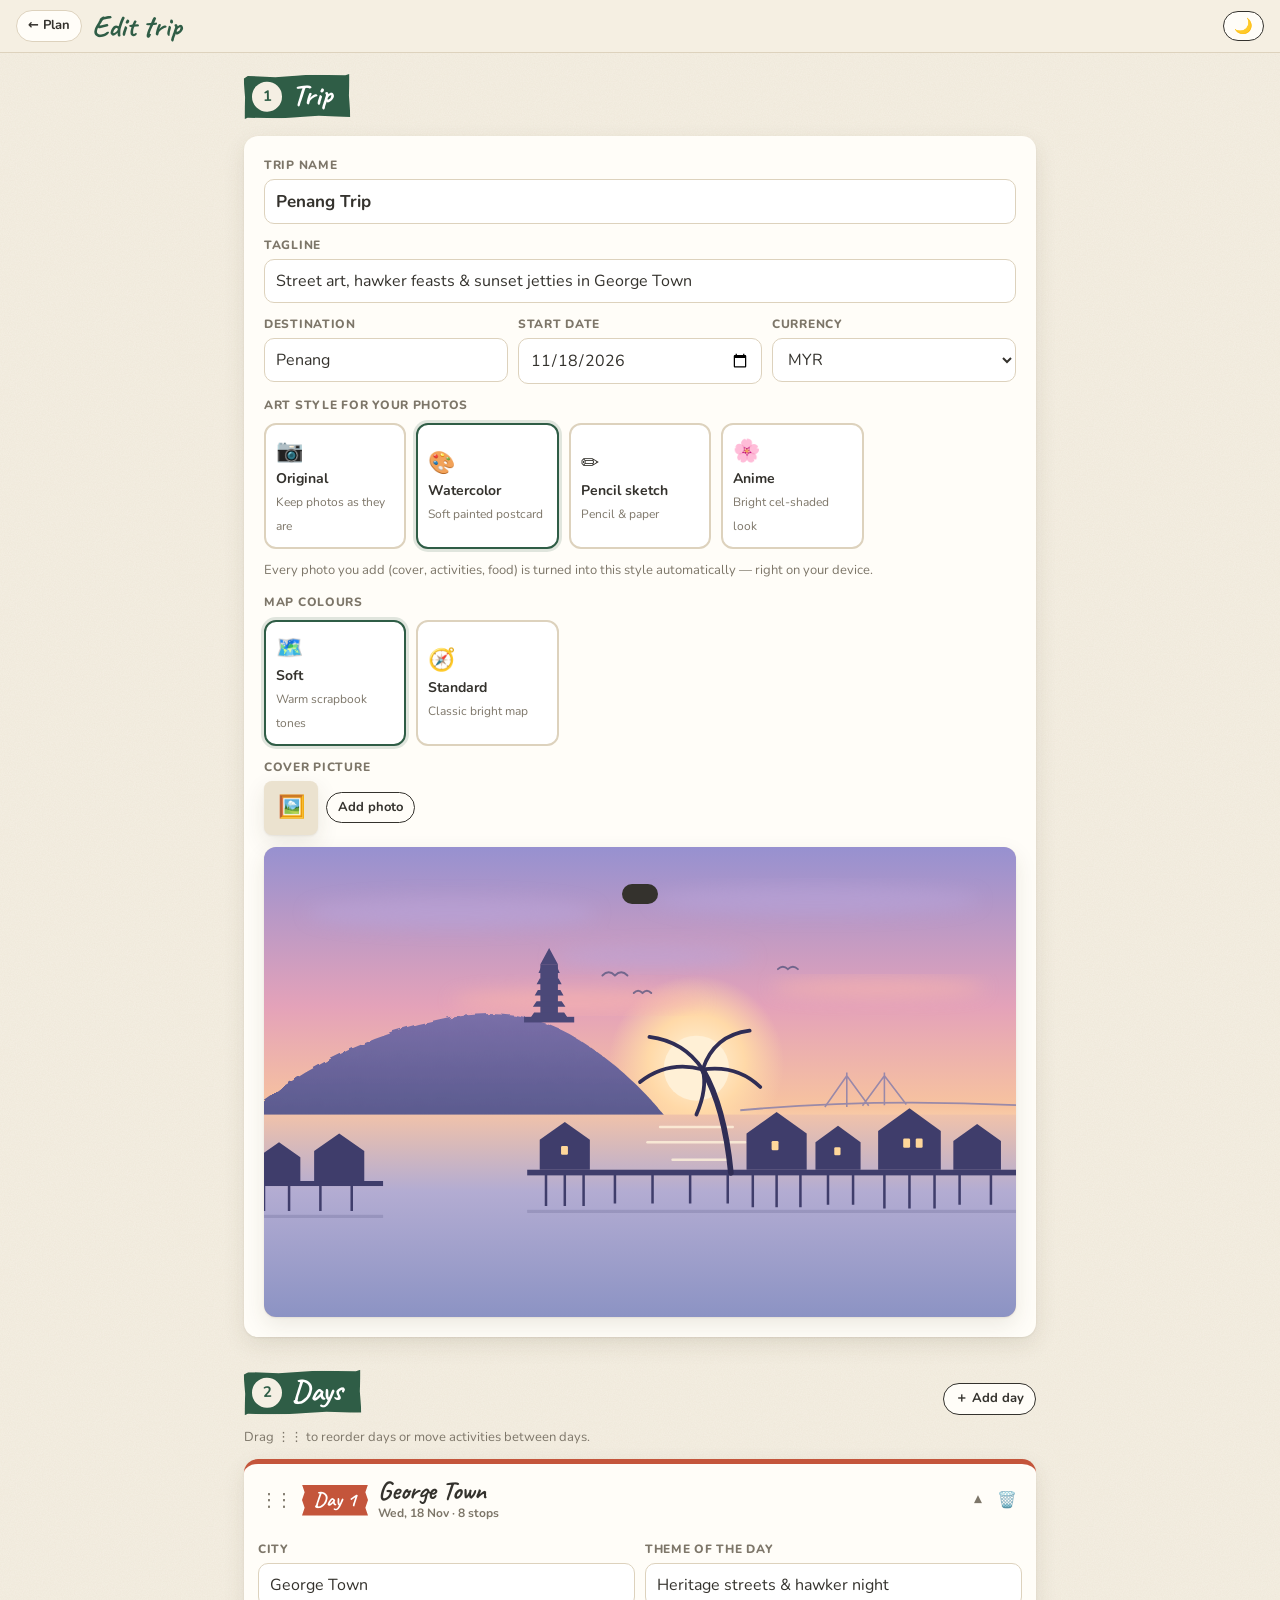
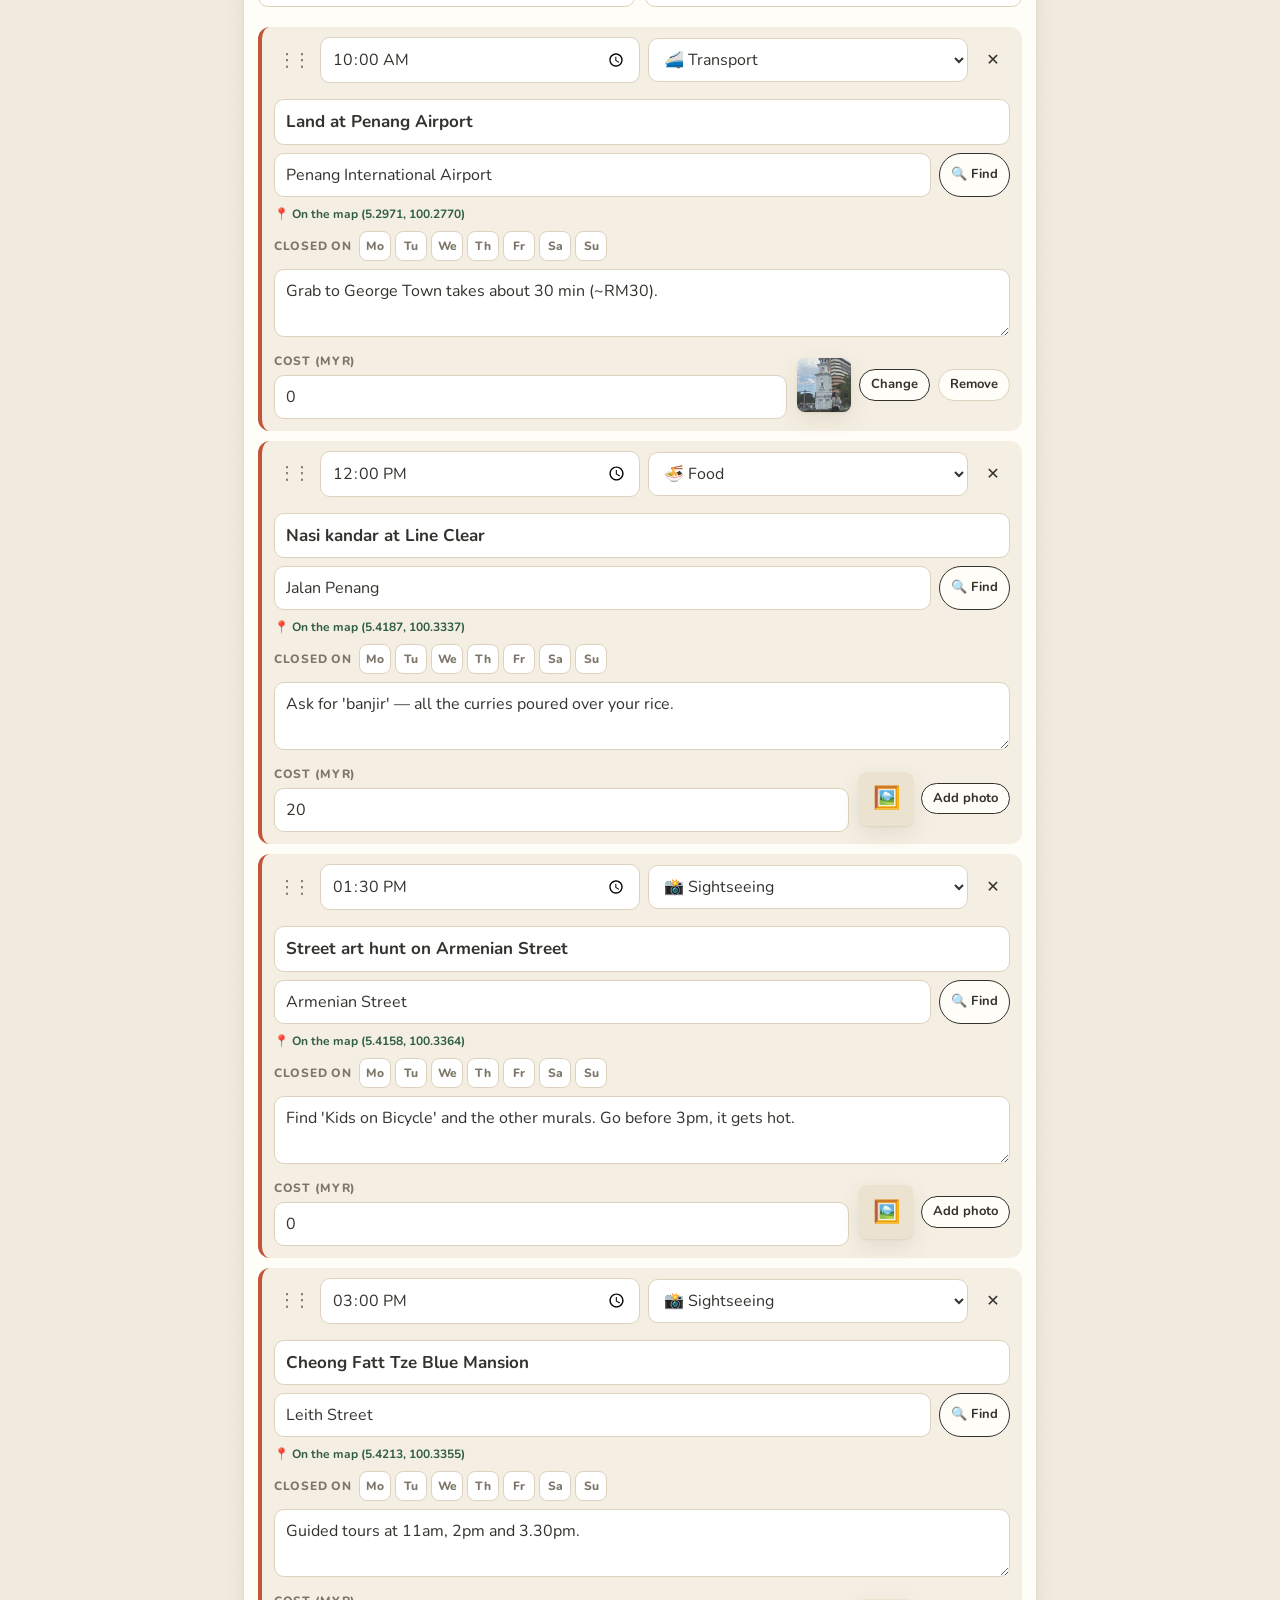
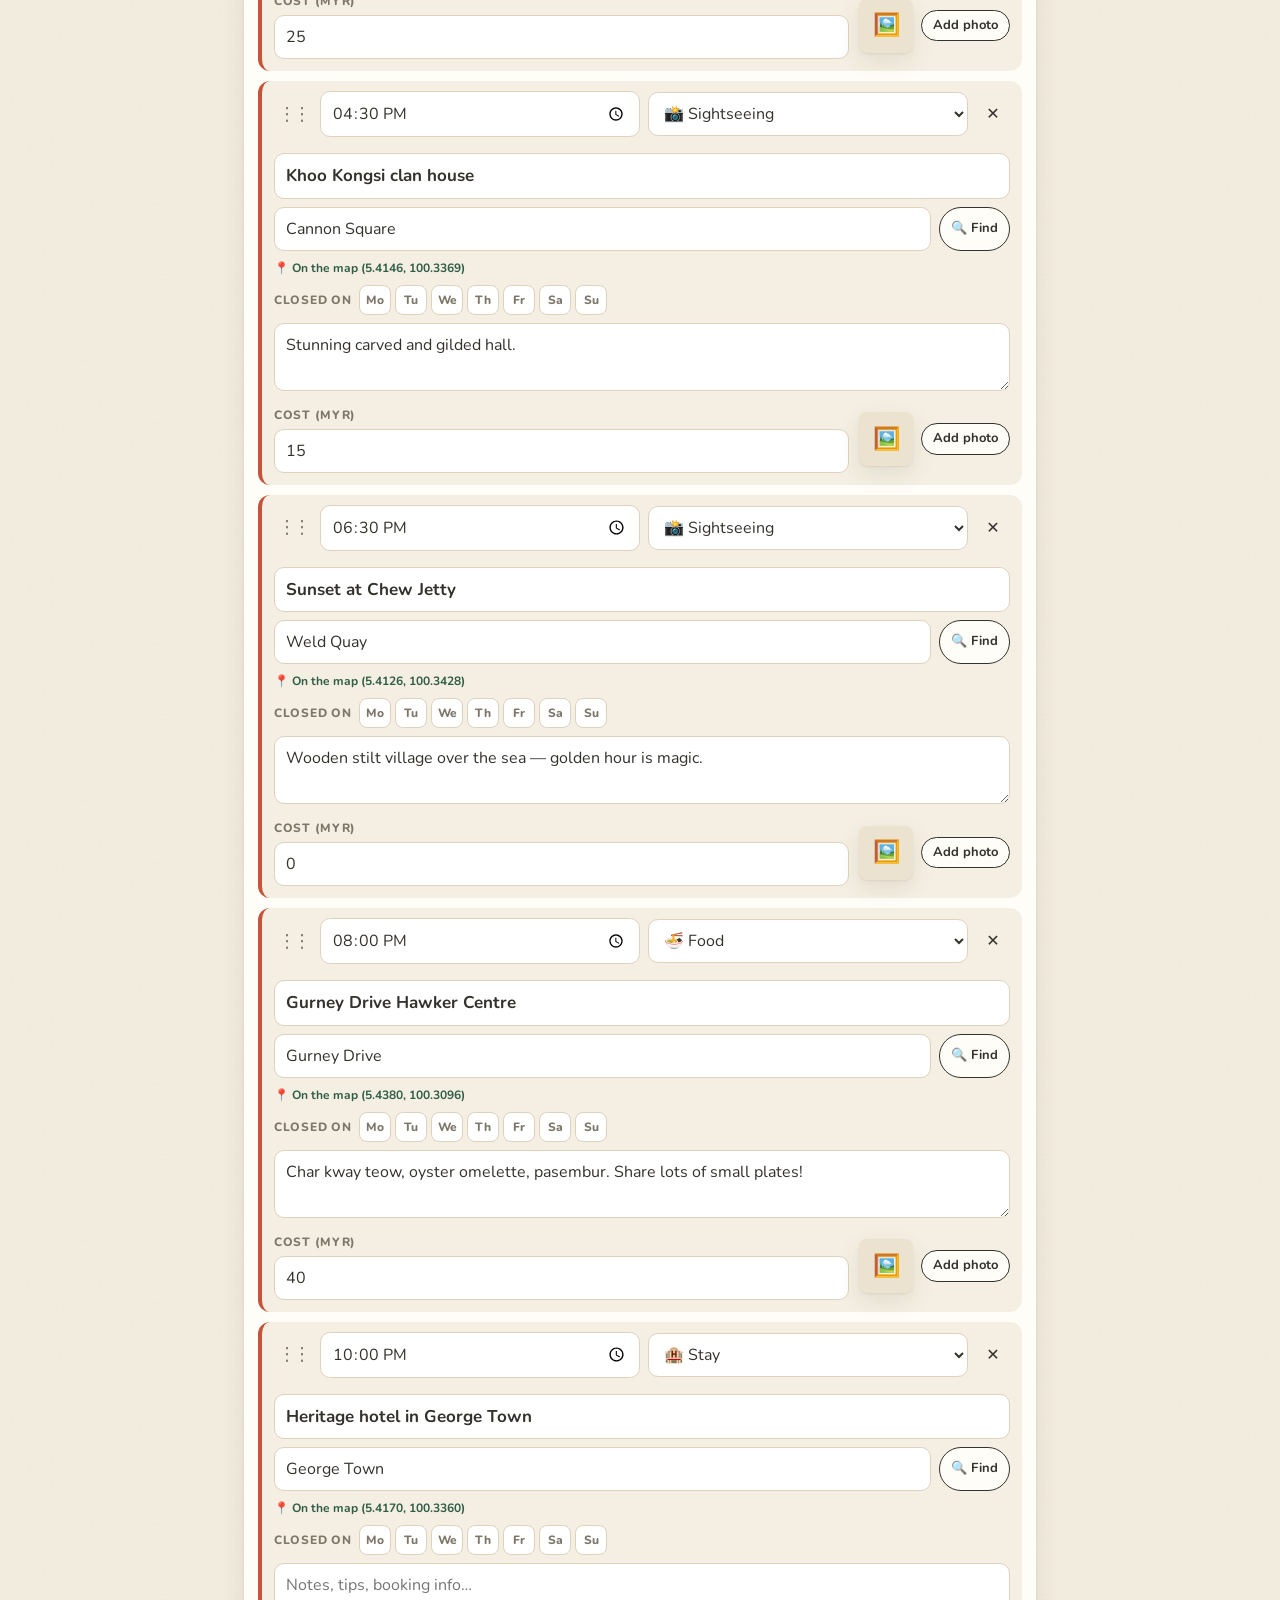
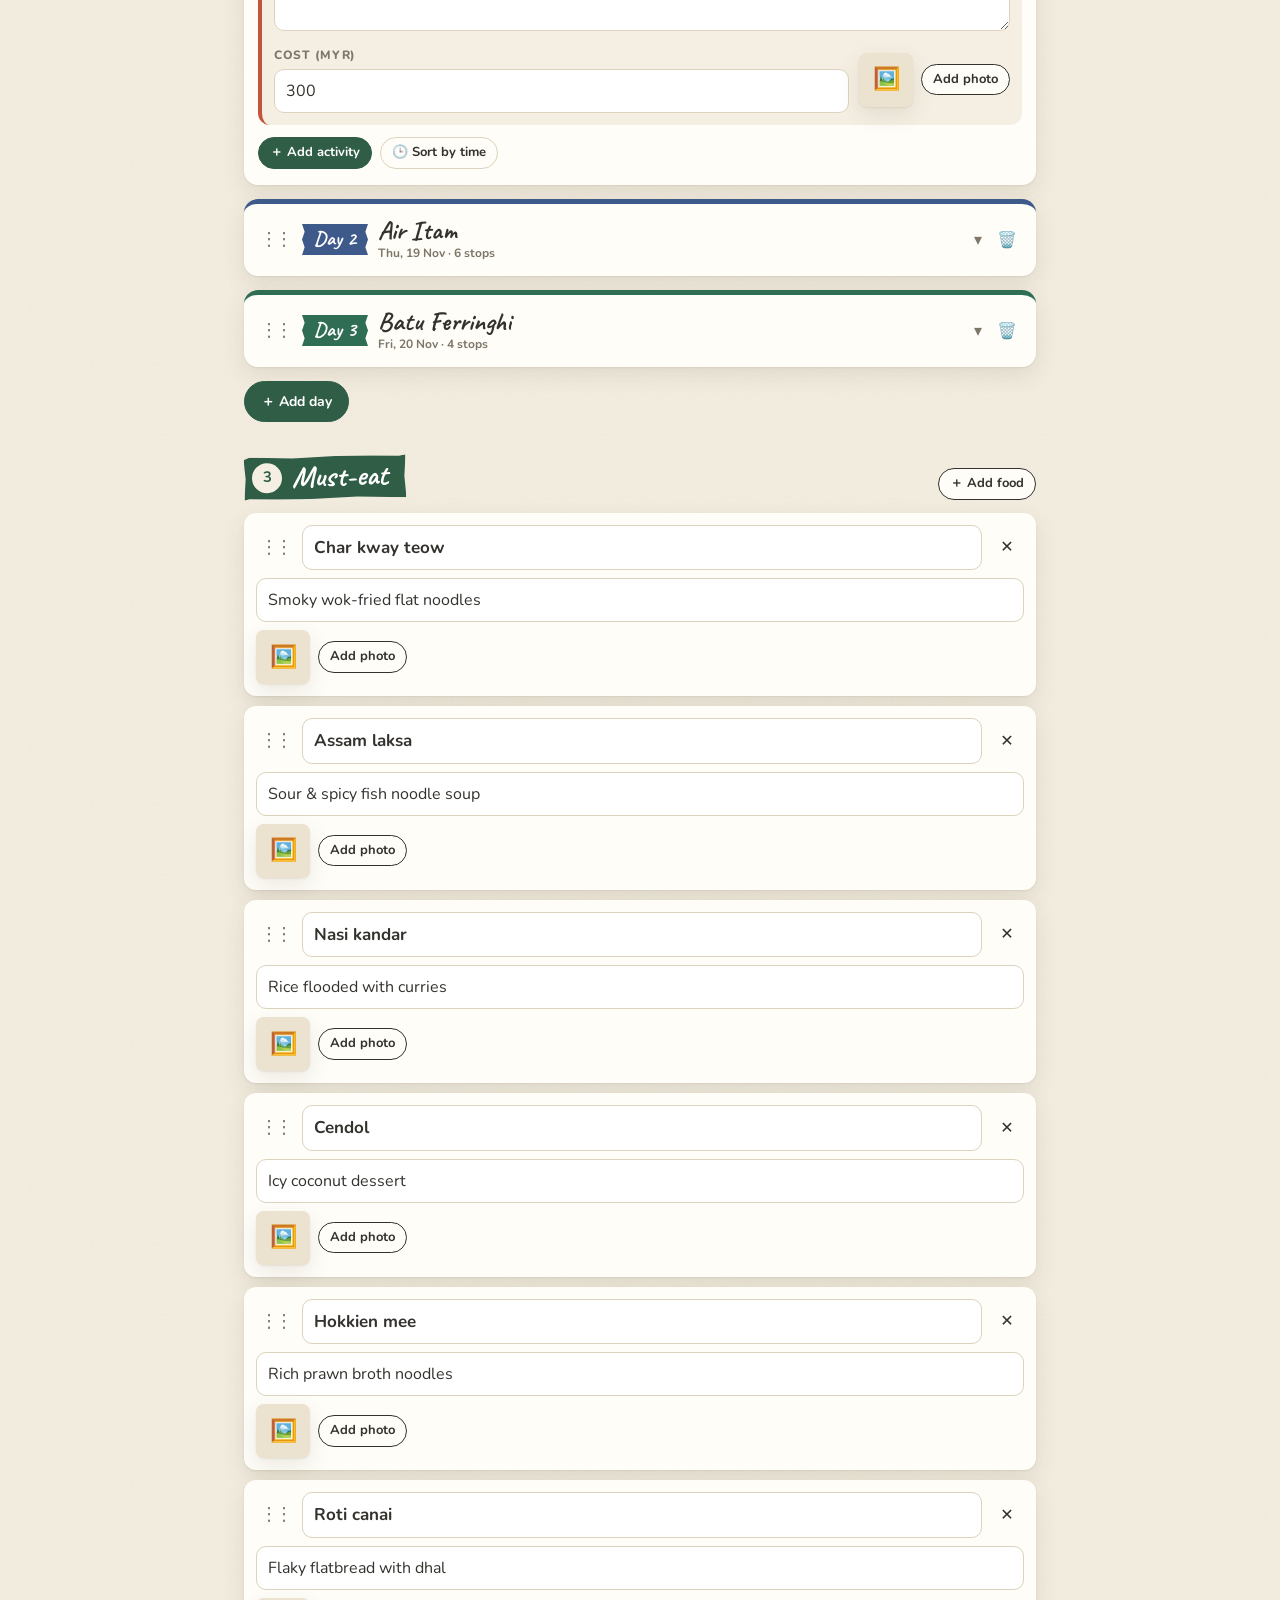
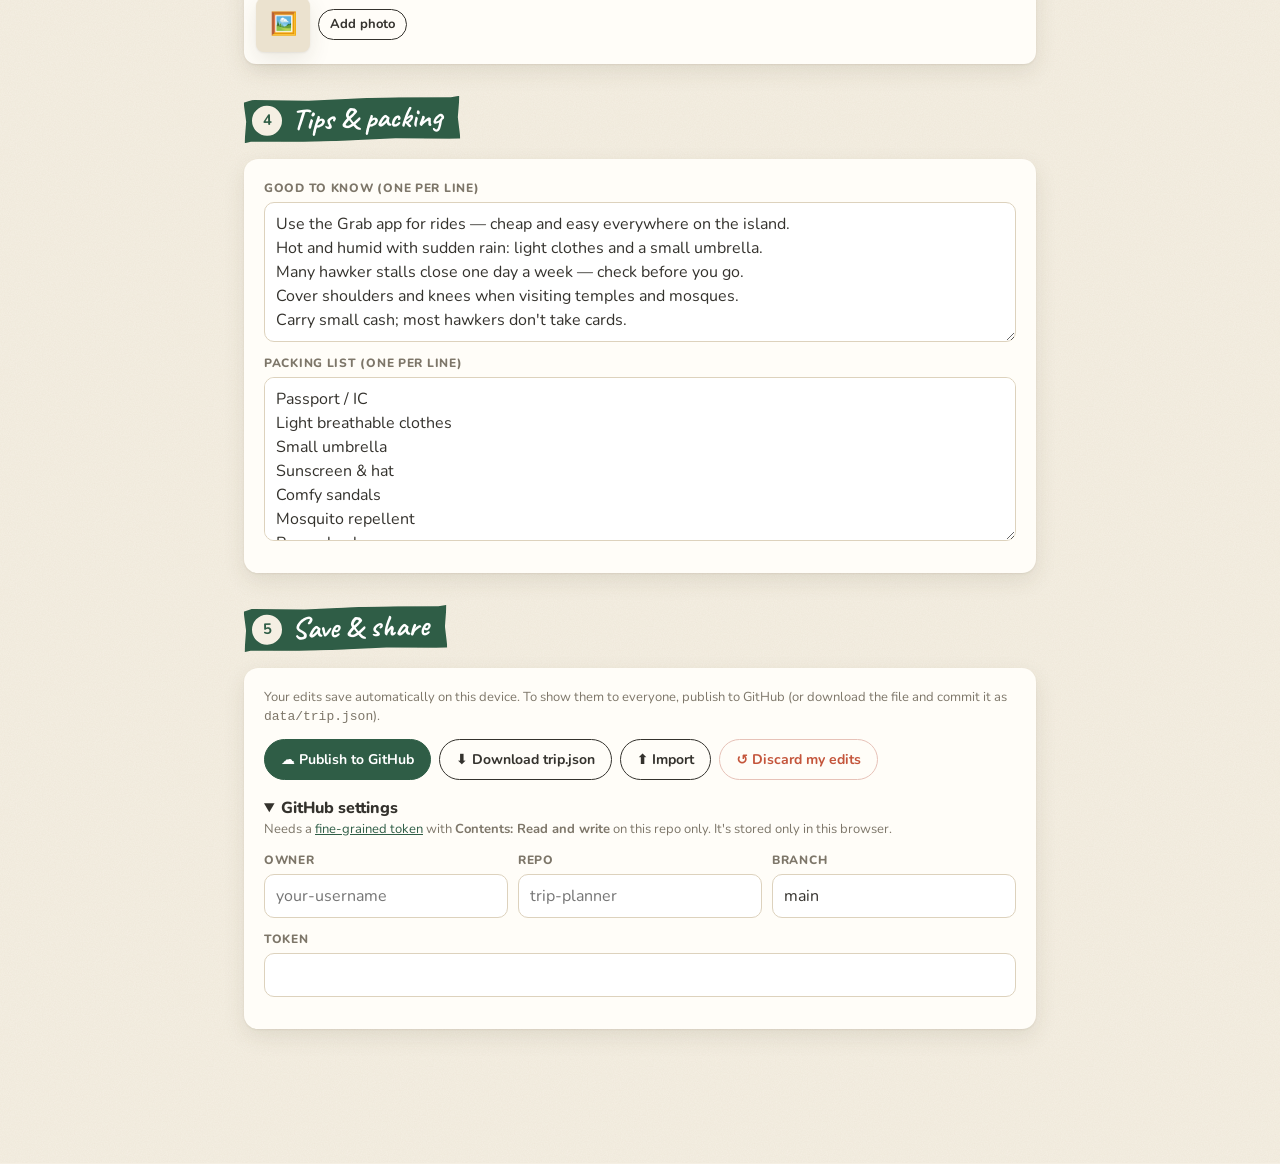
==== commit 3b2f3c47: "Add today view, weather, closed-day warnings, night mode and soft map - Plan page: days fold; today'" ====
--- a/edit.html
+++ b/edit.html
@@ -5,6 +5,7 @@
   <meta name="viewport" content="width=device-width, initial-scale=1, viewport-fit=cover">
   <meta name="theme-color" content="#f5efe3">
   <title>Edit Trip</title>
+  <script>try{var t=localStorage.getItem('tripPlanner.theme');if(t)document.documentElement.dataset.theme=t}catch(e){}</script>
   <link rel="preconnect" href="https://fonts.googleapis.com">
   <link rel="preconnect" href="https://fonts.gstatic.com" crossorigin>
   <link href="https://fonts.googleapis.com/css2?family=Caveat:wght@500;700&family=Nunito:wght@400;600;700;800&display=swap" rel="stylesheet">
@@ -15,6 +16,7 @@
     <a class="btn small ghost" href="index.html">← Plan</a>
     <h1>Edit trip</h1>
     <span class="save-state" id="saveState"></span>
+    <button class="btn small icon" id="themeToggle" type="button"></button>
   </header>
   <main class="edit-wrap" id="app"></main>
 
--- a/css/style.css
+++ b/css/style.css
@@ -15,6 +15,43 @@
   --radius: 14px;
   --shadow: 0 1px 2px rgba(70, 55, 30, .08), 0 8px 22px rgba(70, 55, 30, .10);
   --shadow-lg: 0 2px 4px rgba(70, 55, 30, .1), 0 18px 40px rgba(70, 55, 30, .18);
+  --frame: #fff;
+  --field: #fff;
+  --note-paper: #fffef9;
+  --note-line: #e2dccb;
+  --ring: #9c9584;
+  --banner: #fff3d6;
+  --glass: rgba(245, 239, 227, .88);
+  --note-ink: #514d45;
+  --map-bg: #e8e2d4;
+  --waze-bg: #fdeceb;
+  --on-ink: #fff;
+  --hero-dim: none;
+  color-scheme: light;
+}
+
+/* Night mode: follows the device unless the toggle picked a theme. */
+@media (prefers-color-scheme: dark) {
+  :root:not([data-theme="light"]) {
+    --paper: #1c1a17; --paper-2: #2a2622; --card: #262320; --ink: #ece5d8; --muted: #a69d8e; --line: #3e3832;
+    --green: #5c9a7b; --red: #e0735a; --blue: #86a3d6; --gold: #d3a24a; --tape: rgba(180, 160, 110, .45);
+    --shadow: 0 1px 2px rgba(0, 0, 0, .3), 0 8px 22px rgba(0, 0, 0, .35);
+    --shadow-lg: 0 2px 4px rgba(0, 0, 0, .35), 0 18px 40px rgba(0, 0, 0, .5);
+    --frame: #ede6d8; --field: #2d2925; --note-paper: #2a2723; --note-line: #3a352f; --ring: #6f675b;
+    --banner: #3a3020; --glass: rgba(28, 26, 23, .88); --note-ink: #cfc7b8; --map-bg: #22201d;
+    --waze-bg: #3b2422; --on-ink: #1c1a17; --hero-dim: brightness(.78) saturate(.9);
+    color-scheme: dark;
+  }
+}
+:root[data-theme="dark"] {
+  --paper: #1c1a17; --paper-2: #2a2622; --card: #262320; --ink: #ece5d8; --muted: #a69d8e; --line: #3e3832;
+  --green: #5c9a7b; --red: #e0735a; --blue: #86a3d6; --gold: #d3a24a; --tape: rgba(180, 160, 110, .45);
+  --shadow: 0 1px 2px rgba(0, 0, 0, .3), 0 8px 22px rgba(0, 0, 0, .35);
+  --shadow-lg: 0 2px 4px rgba(0, 0, 0, .35), 0 18px 40px rgba(0, 0, 0, .5);
+  --frame: #ede6d8; --field: #2d2925; --note-paper: #2a2723; --note-line: #3a352f; --ring: #6f675b;
+  --banner: #3a3020; --glass: rgba(28, 26, 23, .88); --note-ink: #cfc7b8; --map-bg: #22201d;
+  --waze-bg: #3b2422; --on-ink: #1c1a17; --hero-dim: brightness(.78) saturate(.9);
+  color-scheme: dark;
 }
 
 * { box-sizing: border-box; }
@@ -48,7 +85,7 @@
   background: var(--paper); color: var(--green); font-family: var(--body); font-size: 15px;
 }
 .tape-chip {
-  display: inline-block; font-family: var(--hand); font-weight: 700; font-size: 20px; line-height: 1;
+  display: inline-block; font-family: var(--hand); font-weight: 700; font-size: 20px; line-height: 1; white-space: nowrap; flex: none;
   color: #fff; background: var(--c, var(--green)); padding: 5px 12px 6px;
   clip-path: polygon(0 0, 100% 0, 96% 25%, 100% 50%, 96% 75%, 100% 100%, 0 100%, 4% 75%, 0 50%, 4% 25%);
 }
@@ -63,7 +100,7 @@
   background: var(--card); border-radius: var(--radius); box-shadow: var(--shadow); padding: 20px;
 }
 .polaroid {
-  margin: 0; background: #fff; padding: 7px 7px 28px; position: relative;
+  margin: 0; background: var(--frame); color: #34322d; padding: 7px 7px 28px; position: relative;
   box-shadow: var(--shadow); transform: rotate(calc(var(--r, 0) * 1deg));
   transition: transform .35s cubic-bezier(.3,1.5,.5,1), box-shadow .3s;
 }
@@ -92,7 +129,7 @@
 
 .toast {
   position: fixed; left: 50%; bottom: 24px; z-index: 200; transform: translate(-50%, 140%);
-  background: var(--ink); color: #fff; padding: 10px 18px; border-radius: 999px; font-weight: 700; font-size: 14px;
+  background: var(--ink); color: var(--on-ink); padding: 10px 18px; border-radius: 999px; font-weight: 700; font-size: 14px;
   transition: transform .35s cubic-bezier(.3,1.4,.5,1); max-width: calc(100% - 32px); text-align: center;
 }
 .toast.show { transform: translate(-50%, 0); }
@@ -111,7 +148,7 @@
   -webkit-mask-image: linear-gradient(to bottom, #000 50%, transparent 97%);
   mask-image: linear-gradient(to bottom, #000 50%, transparent 97%);
 }
-.hero-art > img, .hero-art > svg { width: 100%; height: 100%; object-fit: cover; display: block; animation: drift 30s ease-in-out infinite alternate; transform-origin: 50% 40%; }
+.hero-art > img, .hero-art > svg { width: 100%; height: 100%; object-fit: cover; display: block; filter: var(--hero-dim); animation: drift 30s ease-in-out infinite alternate; transform-origin: 50% 40%; }
 @keyframes drift { from { transform: scale(1.04); } to { transform: scale(1.14) translateY(-1.5%); } }
 .hero-text { position: relative; text-align: center; padding: 0 20px 26px; }
 .hero h1 {
@@ -129,26 +166,26 @@
 }
 .pill.accent { background: var(--red); color: #fff; }
 .stamp {
-  position: absolute; top: 16px; right: 16px; z-index: 3; width: 92px; padding: 7px; text-align: center;
+  position: absolute; top: 16px; right: 16px; z-index: 3; min-width: 92px; max-width: 150px; padding: 7px; text-align: center;
   background: radial-gradient(circle at 5px 5px, transparent 3.2px, #efe6cf 3.7px) -5px -5px / 10px 10px;
   transform: rotate(7deg); filter: drop-shadow(0 4px 8px rgba(70,55,30,.18));
   animation: stampIn .8s .5s cubic-bezier(.3,1.6,.5,1) both;
 }
 .stamp div { background: #efe6cf; outline: 6px solid #efe6cf; border: 1.5px solid var(--green); color: var(--green); padding: 8px 2px; }
 .stamp small { display: block; font-size: 10px; letter-spacing: .2em; text-transform: uppercase; }
-.stamp strong { display: block; font-family: var(--hand); font-size: 24px; line-height: 1; word-break: break-word; }
+.stamp strong { display: block; font-family: var(--hand); font-size: 24px; line-height: 1; padding: 0 6px; }
 .stamp span { font-size: 22px; }
 @keyframes stampIn { from { opacity: 0; transform: scale(1.8) rotate(20deg); } to { opacity: 1; transform: rotate(7deg); } }
 .top-actions { position: absolute; top: 16px; left: 16px; z-index: 3; }
 
 .local-banner {
-  margin: 0 16px 8px; padding: 10px 14px; border-radius: 12px; background: #fff3d6; border: 1px dashed var(--gold);
+  margin: 0 16px 8px; padding: 10px 14px; border-radius: 12px; background: var(--banner); border: 1px dashed var(--gold);
   font-size: 13px; text-align: center;
 }
 
 .daybar {
   position: sticky; top: 0; z-index: 30; display: flex; gap: 10px; overflow-x: auto; scrollbar-width: none;
-  padding: 12px 16px; background: rgba(245, 239, 227, .88); backdrop-filter: blur(10px); -webkit-backdrop-filter: blur(10px);
+  padding: 12px 16px; background: var(--glass); backdrop-filter: blur(10px); -webkit-backdrop-filter: blur(10px);
   border-bottom: 1px solid rgba(0,0,0,.05); scroll-snap-type: x proximity;
 }
 .daybar::-webkit-scrollbar { display: none; }
@@ -187,10 +224,62 @@
 
 /* days */
 .day { --c: var(--green); }
-.day-head { display: flex; align-items: center; gap: 12px; margin-bottom: 16px; }
-.day-head h2 { margin: 0; font-family: var(--hand); font-size: 36px; line-height: 1; }
-.day-head p { margin: 2px 0 0; color: var(--muted); font-size: 13px; font-weight: 600; }
-.day-head .day-total { margin-left: auto; font-size: 13px; font-weight: 800; color: var(--c); white-space: nowrap; }
+/* days fold into compact cards; today (or a tapped day) opens */
+.day { margin-bottom: 30px; }
+.day.folded {
+  background: var(--card); border-radius: var(--radius); box-shadow: var(--shadow);
+  border-left: 5px solid var(--c); padding: 14px 14px 10px; margin-bottom: 14px;
+}
+.day.folded .timeline { display: none; }
+.day:not(.folded) .day-peek { display: none; }
+.day.past.folded { opacity: .62; }
+.day-head {
+  width: 100%; display: flex; align-items: center; gap: 12px; margin: 0 0 16px; padding: 0;
+  border: 0; background: none; color: inherit; text-align: left; cursor: pointer;
+}
+.day.folded .day-head { margin-bottom: 6px; }
+.day-titles { flex: 1; min-width: 0; display: flex; flex-direction: column; }
+.day-city { font-family: var(--hand); font-size: 36px; font-weight: 700; line-height: 1; }
+.day.folded .day-city { font-size: 30px; }
+.day-sub { margin-top: 2px; color: var(--muted); font-size: 13px; font-weight: 600; }
+.day-meta { display: flex; flex-wrap: wrap; align-items: center; gap: 4px 10px; margin-top: 4px; font-size: 13px; font-weight: 700; }
+.day-meta:empty { display: none; }
+.day-head .day-total { color: var(--c); white-space: nowrap; }
+.wx-day:empty { display: none; }
+.closed-count { color: var(--red); }
+.today-pill { font: 800 11px var(--body); font-style: normal; vertical-align: middle; background: var(--c); color: #fff; padding: 3px 8px; border-radius: 99px; letter-spacing: .04em; text-transform: uppercase; }
+.day-head .chev { font-size: 18px; color: var(--muted); transition: transform .3s; }
+.day:not(.folded) .day-head .chev { transform: rotate(180deg); }
+.day-peek {
+  margin: 0; font-size: 13px; color: var(--muted); cursor: pointer;
+  display: -webkit-box; -webkit-line-clamp: 2; -webkit-box-orient: vertical; overflow: hidden;
+}
+
+/* today: "Next up" card */
+#today { scroll-margin-top: 80px; }
+.today-card { background: var(--card); border-radius: var(--radius); box-shadow: var(--shadow-lg); border-top: 5px solid var(--c); padding: 22px 16px 10px; }
+.today-head { display: flex; align-items: center; flex-wrap: wrap; gap: 8px 12px; margin-bottom: 8px; }
+.today-head .btn { margin-left: auto; }
+.wx-today { flex-basis: 100%; font-weight: 700; font-size: 14px; }
+.wx-today:empty { display: none; }
+.today-stop { display: flex; align-items: center; gap: 12px; padding: 12px 0; border-top: 1px dashed var(--line); }
+.today-label { flex: none; width: 50px; font-family: var(--hand); font-size: 26px; font-weight: 700; color: var(--c); }
+.today-main { flex: 1; min-width: 0; }
+.today-main b { display: block; font-size: 16px; line-height: 1.3; }
+.today-main small { color: var(--muted); font-weight: 600; }
+.today-actions { display: flex; align-items: center; gap: 6px; }
+.today-done { margin: 0; padding: 12px 0 8px; border-top: 1px dashed var(--line); }
+
+/* weather + closed days */
+.wx-act { display: contents; }
+.chip.wx { background: var(--paper); color: var(--ink); font-weight: 600; }
+.chip.wx.wet { background: color-mix(in srgb, var(--red) 15%, var(--card)); color: var(--red); }
+.closed-warn { margin: 6px 0 0; font-size: 13px; font-weight: 700; color: var(--red); }
+.act.is-closed { border-left-color: var(--red); }
+
+/* theme toggle */
+.top-actions { display: flex; gap: 8px; }
+.btn.icon { padding: 5px 10px; font-size: 15px; line-height: 1.2; }
 .timeline { list-style: none; margin: 0; padding: 0 0 0 38px; position: relative; }
 .timeline::before { content: ""; position: absolute; left: 15px; top: 14px; bottom: 30px; border-left: 2.5px dashed var(--c); opacity: .55; }
 .stop { position: relative; margin-bottom: 16px; }
@@ -211,17 +300,24 @@
 .act h3 { margin: 3px 0 2px; font-size: 17px; line-height: 1.3; }
 .act .place { color: var(--muted); font-size: 13px; }
 .act .note {
-  margin: 8px 0 0; font-size: 14px; color: #514d45;
+  margin: 8px 0 0; font-size: 14px; color: var(--note-ink);
   display: -webkit-box; -webkit-line-clamp: 2; -webkit-box-orient: vertical; overflow: hidden;
 }
 .act.open .note { -webkit-line-clamp: unset; }
-.act-foot { display: flex; flex-wrap: wrap; gap: 6px; margin-top: 10px; }
+.act-foot { display: flex; flex-wrap: wrap; align-items: center; gap: 6px; margin-top: 10px; }
 .chip {
   display: inline-flex; align-items: center; gap: 4px; border: 0; border-radius: 999px; padding: 3px 10px;
   font-size: 12px; font-weight: 700; background: var(--paper); color: var(--ink);
 }
-.chip.cost { background: color-mix(in srgb, var(--c) 14%, white); color: var(--c); }
-.chip.map-btn { background: var(--ink); color: #fff; }
+.chip.cost { background: color-mix(in srgb, var(--c) 16%, var(--card)); color: var(--c); }
+.chip.map-btn { background: var(--ink); color: var(--on-ink); }
+.waze-btn {
+  display: inline-grid; place-items: center; width: 30px; height: 30px; border-radius: 50%;
+  background: var(--waze-bg); text-decoration: none; transition: transform .25s cubic-bezier(.3,1.6,.5,1);
+}
+.waze-btn:hover { transform: rotate(-12deg) scale(1.12); }
+.waze-btn:active { transform: scale(.92); }
+.popup-actions { margin-top: 8px; }
 .act .polaroid { width: 104px; flex: none; padding: 5px 5px 8px; }
 .act .polaroid:hover { transform: rotate(0) scale(1.06); }
 
@@ -234,14 +330,14 @@
 
 /* notebook tips */
 .notebook {
-  position: relative; background: #fffef9; border-radius: 6px; box-shadow: var(--shadow);
+  position: relative; background: var(--note-paper); border-radius: 6px; box-shadow: var(--shadow);
   padding: 30px 18px 18px 46px;
   background-image: linear-gradient(90deg, transparent 34px, rgba(196,85,59,.35) 34px 35px, transparent 35px),
-                    repeating-linear-gradient(#fffef9 0 33px, #e2dccb 33px 34px);
+                    repeating-linear-gradient(var(--note-paper) 0 33px, var(--note-line) 33px 34px);
 }
 .notebook::before {
   content: ""; position: absolute; top: -9px; left: 22px; right: 22px; height: 18px;
-  background: radial-gradient(circle at 9px 9px, var(--paper) 0 5px, #9c9584 5.5px 7px, transparent 7.5px) 0 0 / 30px 18px repeat-x;
+  background: radial-gradient(circle at 9px 9px, var(--paper) 0 5px, var(--ring) 5.5px 7px, transparent 7.5px) 0 0 / 30px 18px repeat-x;
 }
 .notebook ol { margin: 0; padding: 0 0 0 4px; list-style: none; counter-reset: tip; }
 .notebook li { font-family: var(--hand); font-size: 23px; line-height: 34px; counter-increment: tip; position: relative; }
@@ -258,7 +354,7 @@
 }
 .pack-list input { appearance: none; -webkit-appearance: none; width: 22px; height: 22px; border: 2px solid var(--ink); border-radius: 6px; margin: 0; flex: none; display: grid; place-items: center; transition: background .2s; }
 .pack-list input:checked { background: var(--green); border-color: var(--green); }
-.pack-list input:checked::after { content: "✓"; color: #fff; font-size: 14px; font-weight: 900; animation: pop .3s cubic-bezier(.3,1.8,.5,1); }
+.pack-list input:checked::after { content: "✓"; color: var(--card); font-size: 14px; font-weight: 900; animation: pop .3s cubic-bezier(.3,1.8,.5,1); }
 .pack-list input:checked + span { text-decoration: line-through; color: var(--muted); }
 @keyframes pop { from { transform: scale(0); } to { transform: scale(1); } }
 
@@ -301,13 +397,16 @@
 .map-filter button { flex: none; border: 1.5px solid var(--line); background: var(--card); border-radius: 999px; padding: 4px 11px; font-size: 13px; font-weight: 700; }
 .map-filter button.active { background: var(--c, var(--ink)); border-color: var(--c, var(--ink)); color: #fff; }
 .sheet-close { border: 0; background: var(--paper); width: 34px; height: 34px; border-radius: 50%; font-size: 16px; flex: none; }
-#map { flex: 1; background: #e8e2d4; }
-.leaflet-tile-pane { filter: sepia(.22) saturate(.85) brightness(1.02); }
+#map { flex: 1; background: var(--map-bg); }
+.map-notice {
+  position: absolute; left: 12px; right: 12px; top: 12px; z-index: 500; background: var(--card); border-radius: 12px;
+  box-shadow: var(--shadow); padding: 10px 12px; font-size: 13px; line-height: 1.4;
+}
 .backdrop { position: fixed; inset: 0; z-index: 55; background: rgba(40,30,20,.35); opacity: 0; pointer-events: none; transition: opacity .3s; }
 .backdrop.show { opacity: 1; pointer-events: auto; }
 .fab-map {
   position: fixed; right: 18px; bottom: 20px; z-index: 50; border: 0; border-radius: 999px;
-  background: var(--ink); color: #fff; padding: 13px 20px; font-weight: 800; box-shadow: var(--shadow-lg);
+  background: var(--ink); color: var(--on-ink); padding: 13px 20px; font-weight: 800; box-shadow: var(--shadow-lg);
   display: inline-flex; gap: 8px; align-items: center; animation: floaty 3s ease-in-out infinite;
 }
 @keyframes floaty { 50% { transform: translateY(-4px); } }
@@ -324,7 +423,7 @@
   .layout { grid-template-columns: minmax(0, 1fr) 420px; }
   .map-wrap {
     position: sticky; top: 76px; height: calc(100vh - 96px); transform: none; z-index: 1;
-    border-radius: var(--radius); box-shadow: var(--shadow); border: 8px solid #fff;
+    border-radius: var(--radius); box-shadow: var(--shadow); border: 8px solid var(--card);
   }
   .sheet-handle, .sheet-close, .fab-map, .backdrop { display: none; }
 }
@@ -332,7 +431,7 @@
 /* lightbox */
 .lightbox { position: fixed; inset: 0; z-index: 300; background: rgba(30,25,20,.82); display: grid; place-items: center; padding: 20px; opacity: 0; pointer-events: none; transition: opacity .25s; }
 .lightbox.show { opacity: 1; pointer-events: auto; }
-.lightbox figure { margin: 0; background: #fff; padding: 12px 12px 46px; max-width: min(92vw, 720px); transform: rotate(-1.5deg) scale(.9); transition: transform .35s cubic-bezier(.3,1.5,.5,1); position: relative; }
+.lightbox figure { margin: 0; background: var(--frame); color: #34322d; padding: 12px 12px 46px; max-width: min(92vw, 720px); transform: rotate(-1.5deg) scale(.9); transition: transform .35s cubic-bezier(.3,1.5,.5,1); position: relative; }
 .lightbox.show figure { transform: rotate(-1.5deg); }
 .lightbox img { display: block; max-height: 72vh; width: 100%; object-fit: contain; }
 .lightbox figcaption { position: absolute; bottom: 8px; left: 0; right: 0; text-align: center; font-family: var(--hand); font-size: 26px; }
@@ -340,7 +439,7 @@
 /* ---------- edit page ---------- */
 .edit-top {
   position: sticky; top: 0; z-index: 40; display: flex; align-items: center; gap: 10px; padding: 10px 16px;
-  background: rgba(245, 239, 227, .92); backdrop-filter: blur(10px); -webkit-backdrop-filter: blur(10px); border-bottom: 1px solid rgba(0,0,0,.06);
+  background: var(--glass); backdrop-filter: blur(10px); -webkit-backdrop-filter: blur(10px); border-bottom: 1px solid var(--line);
 }
 .edit-top h1 { margin: 0; font-family: var(--hand); font-size: 30px; color: var(--green); flex: 1; line-height: 1; }
 .save-state { font-size: 12px; font-weight: 700; color: var(--muted); }
@@ -356,7 +455,7 @@
 @media (max-width: 560px) { .grid3 { grid-template-columns: 1fr 1fr; } }
 input[type=text], input[type=date], input[type=time], input[type=number], input[type=password], select, textarea {
   width: 100%; font: inherit; font-size: 16px; color: var(--ink);
-  background: #fff; border: 1.5px solid var(--line); border-radius: 10px; padding: 9px 11px; outline: none;
+  background: var(--field); border: 1.5px solid var(--line); border-radius: 10px; padding: 9px 11px; outline: none;
   transition: border-color .2s, box-shadow .2s;
 }
 input:focus, select:focus, textarea:focus { border-color: var(--green); box-shadow: 0 0 0 3px rgba(47,93,70,.15); }
@@ -364,7 +463,7 @@
 input.big { font-weight: 700; font-size: 17px; }
 
 .style-picker { display: grid; grid-template-columns: repeat(auto-fill, minmax(140px, 1fr)); gap: 10px; margin-top: 4px; }
-.style-opt { border: 2px solid var(--line); background: #fff; border-radius: 12px; padding: 10px; text-align: left; transition: border-color .2s, transform .2s; }
+.style-opt { border: 2px solid var(--line); background: var(--field); color: var(--ink); border-radius: 12px; padding: 10px; text-align: left; transition: border-color .2s, transform .2s; }
 .style-opt:hover { transform: translateY(-2px); }
 .style-opt.active { border-color: var(--green); box-shadow: 0 0 0 3px rgba(47,93,70,.15); }
 .style-opt b { display: block; font-size: 14px; }
@@ -412,7 +511,7 @@
 .coords { font-size: 12px; color: var(--muted); font-weight: 700; }
 .coords.ok { color: var(--green); }
 .geo-results:empty { display: none; }
-.geo-results { background: #fff; border-radius: 10px; box-shadow: var(--shadow); overflow: hidden; }
+.geo-results { background: var(--field); border-radius: 10px; box-shadow: var(--shadow); overflow: hidden; }
 .geo-results button { display: block; width: 100%; text-align: left; border: 0; background: none; padding: 9px 12px; font-size: 13px; border-bottom: 1px solid var(--paper-2); }
 .geo-results button:hover { background: var(--paper); }
 .act-ed .bottom-row { display: flex; gap: 10px; align-items: center; flex-wrap: wrap; }
@@ -429,8 +528,37 @@
 details.gh { margin-top: 16px; }
 details.gh summary { cursor: pointer; font-weight: 800; }
 
-.busy { position: fixed; inset: 0; z-index: 250; background: rgba(245,239,227,.86); display: none; place-items: center; text-align: center; }
+.busy { position: fixed; inset: 0; z-index: 250; background: var(--glass); display: none; place-items: center; text-align: center; }
 .busy.show { display: grid; }
 .busy .brush { font-size: 54px; animation: paint 1s ease-in-out infinite; display: inline-block; }
 .busy p { font-family: var(--hand); font-size: 28px; margin: 6px 0 0; }
 @keyframes paint { 0%,100% { transform: rotate(-20deg) translateX(-10px); } 50% { transform: rotate(20deg) translateX(10px); } }
+
+/* Leaflet controls and popups follow the theme */
+.leaflet-popup-content-wrapper, .leaflet-popup-tip { background: var(--card); color: var(--ink); }
+.leaflet-container a.leaflet-popup-close-button { color: var(--muted); }
+.leaflet-bar a, .leaflet-bar a:hover { background: var(--card); color: var(--ink); border-bottom-color: var(--line); }
+.leaflet-container .leaflet-control-attribution { background: color-mix(in srgb, var(--card) 85%, transparent); color: var(--muted); }
+.leaflet-container .leaflet-control-attribution a { color: var(--green); }
+
+/* edit page: weather + closed days */
+.day-toggle .wx-day { font-weight: 700; color: var(--ink); }
+.wx-strip:empty { display: none; }
+.wx-strip { background: var(--paper); border-radius: 12px; padding: 10px 12px 8px; margin: 2px 0 10px; }
+.wx-strip-head { font-size: 13px; font-weight: 800; }
+.wx-strip-head small { font-weight: 600; color: var(--muted); }
+.wx-bars { display: flex; align-items: flex-end; gap: 3px; height: 46px; margin-top: 8px; }
+.wx-bars i { flex: 1; height: var(--h); border-radius: 3px 3px 0 0; background: color-mix(in srgb, var(--blue) 35%, var(--paper)); }
+.wx-bars i.mid { background: color-mix(in srgb, var(--blue) 65%, var(--paper)); }
+.wx-bars i.hi { background: var(--blue); }
+.wx-axis { display: flex; justify-content: space-between; font-size: 11px; color: var(--muted); font-weight: 700; margin-top: 3px; }
+.wx-note { margin: 0; font-size: 13px; color: var(--muted); }
+.wx-act-ed:empty { display: none; }
+.wx-line { display: inline-block; font-size: 13px; font-weight: 700; color: var(--muted); }
+.wx-line.wet { color: var(--red); }
+.closed-row { display: flex; align-items: center; gap: 8px; flex-wrap: wrap; }
+.closed-row > span { font-size: 12px; font-weight: 800; text-transform: uppercase; letter-spacing: .06em; color: var(--muted); }
+.weekday-toggles { display: flex; gap: 4px; }
+.wd { width: 32px; height: 30px; border-radius: 8px; border: 1.5px solid var(--line); background: var(--field); font-size: 12px; font-weight: 800; color: var(--muted); padding: 0; }
+.wd.on { background: var(--red); border-color: var(--red); color: #fff; }
+.act-ed .closed-warn { margin: 0; }
